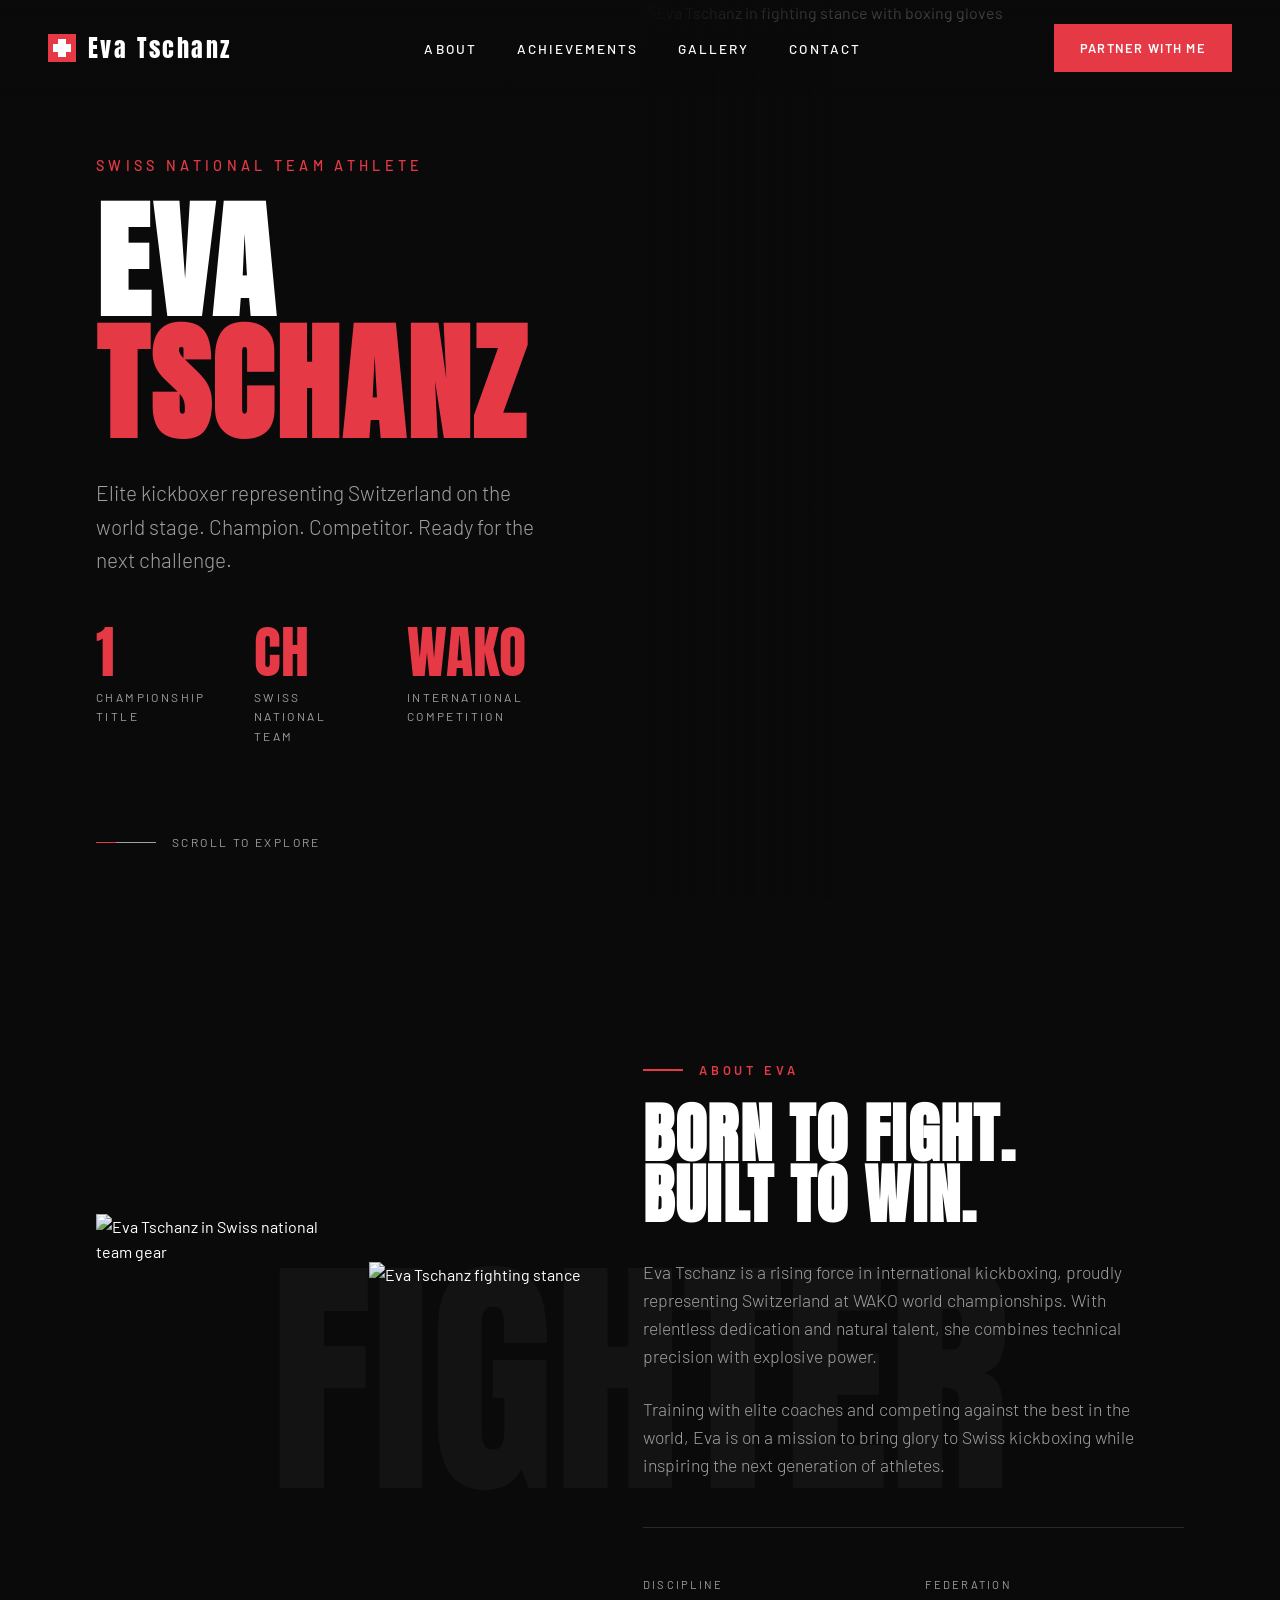
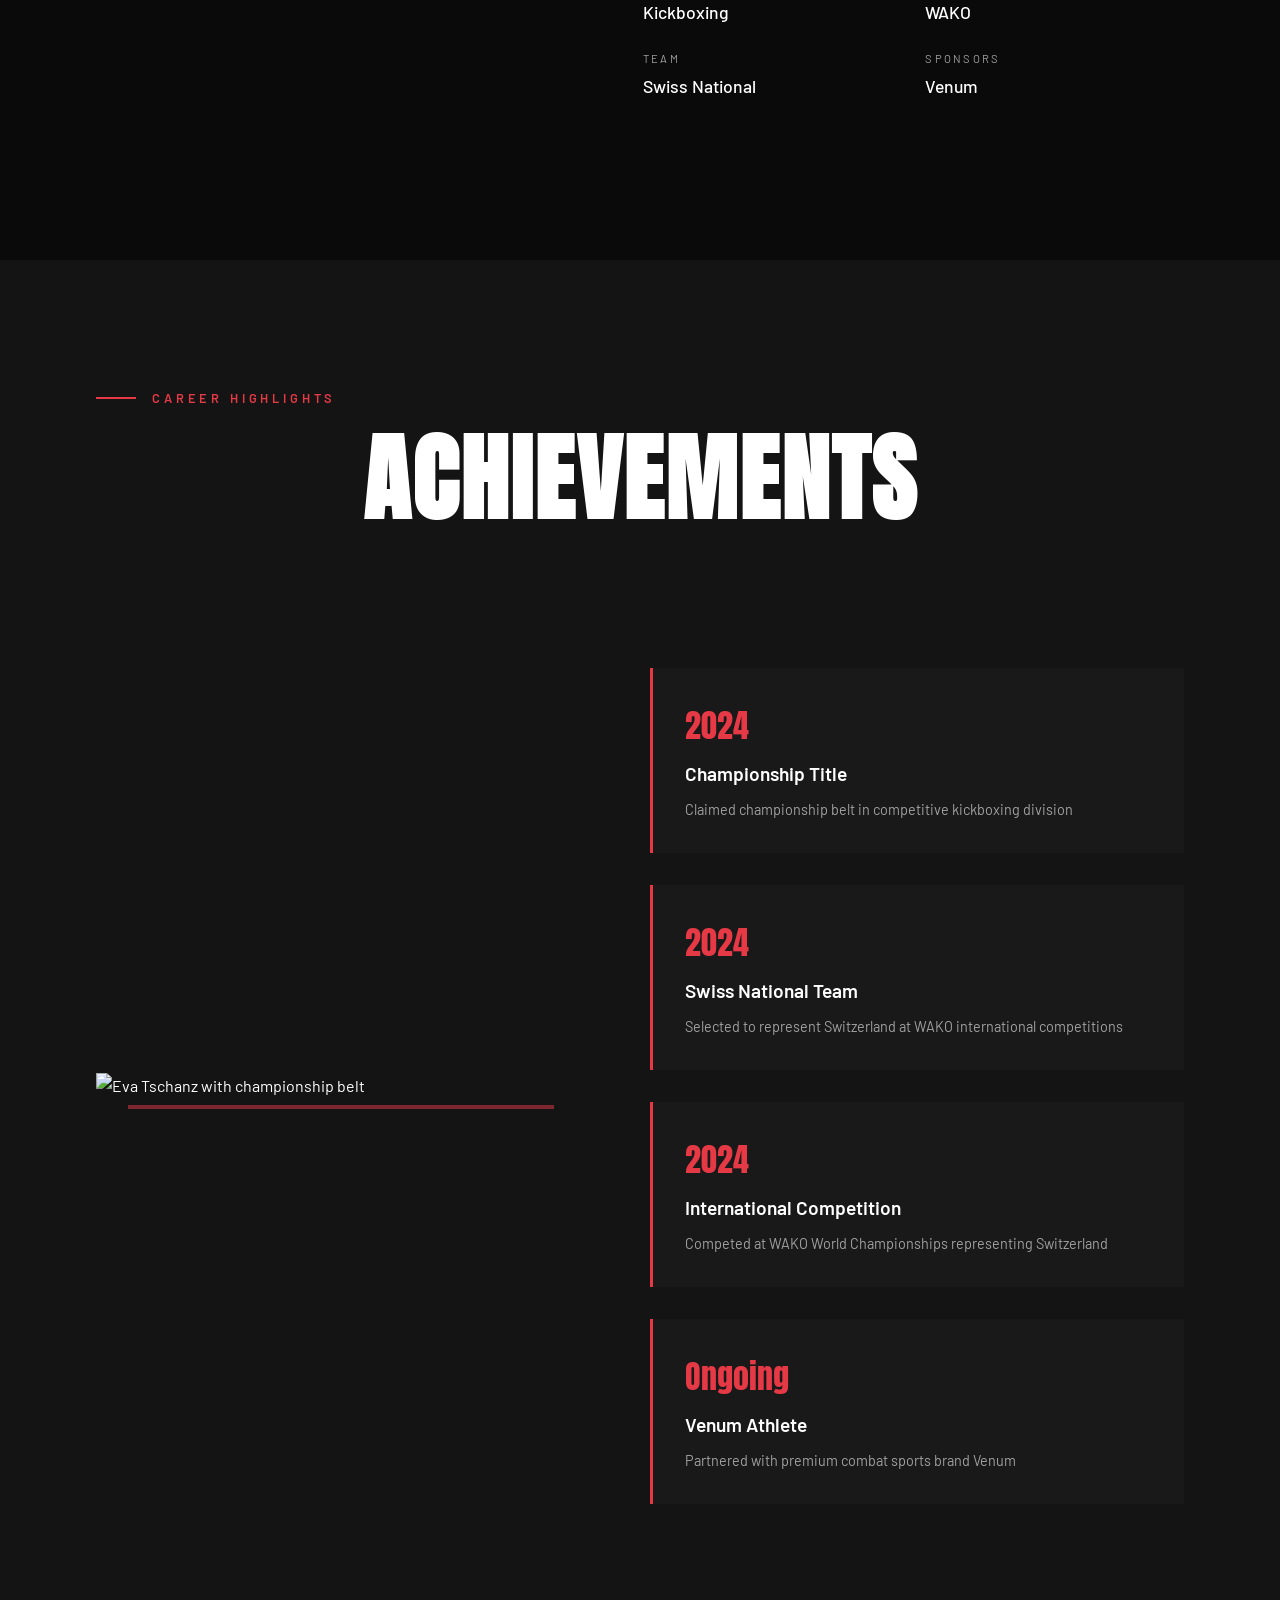
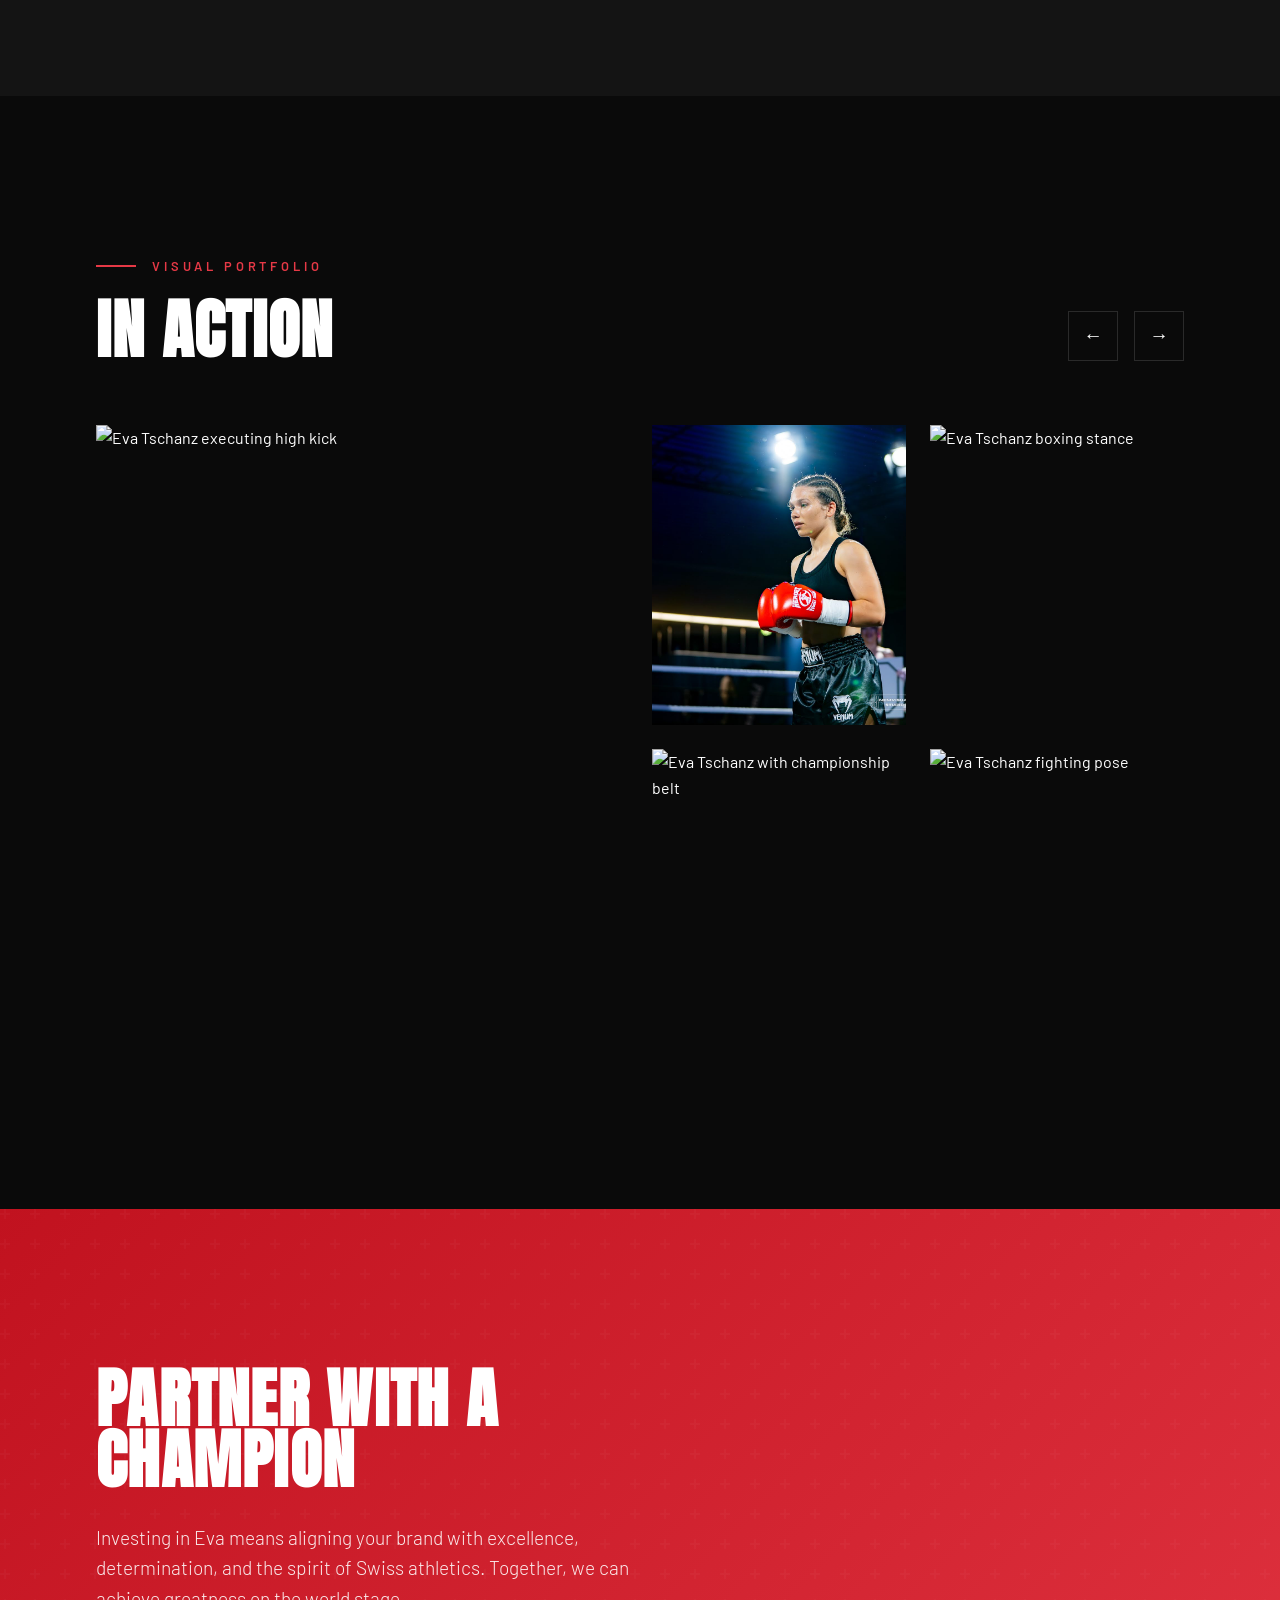
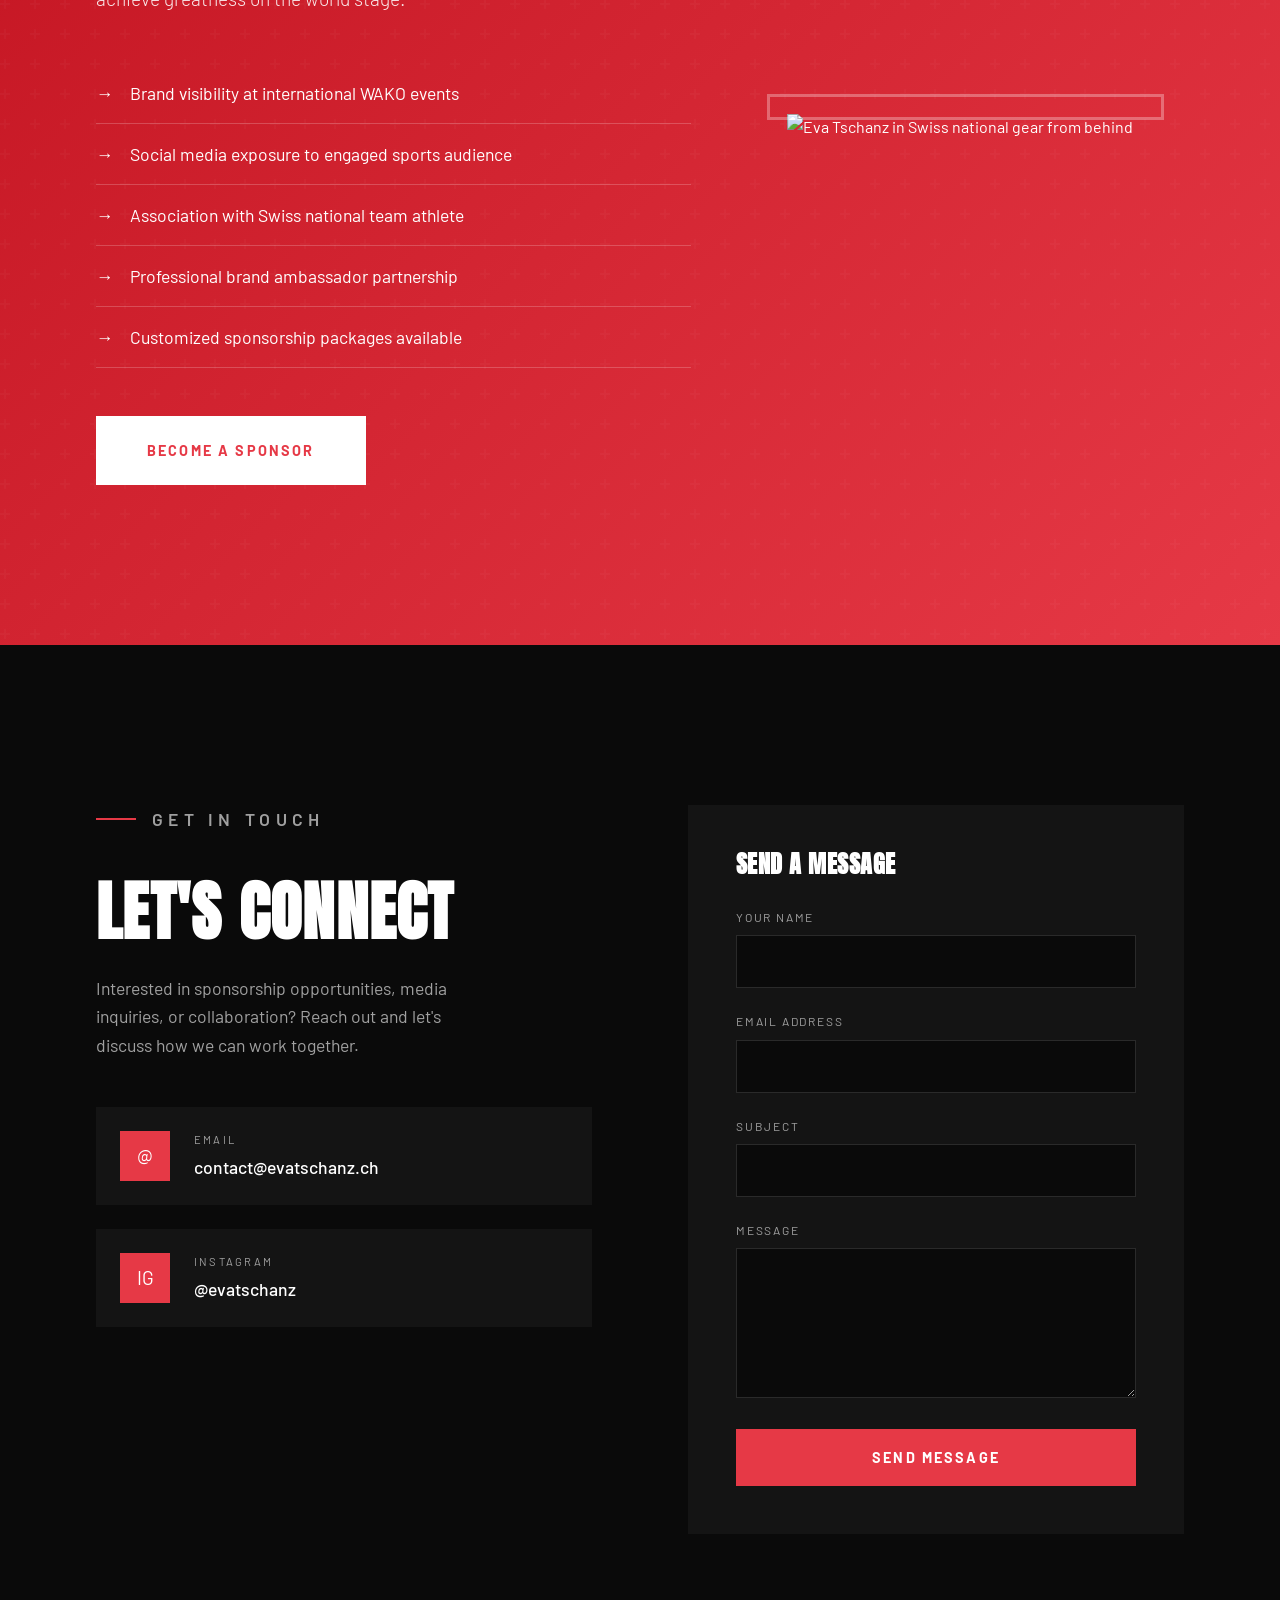
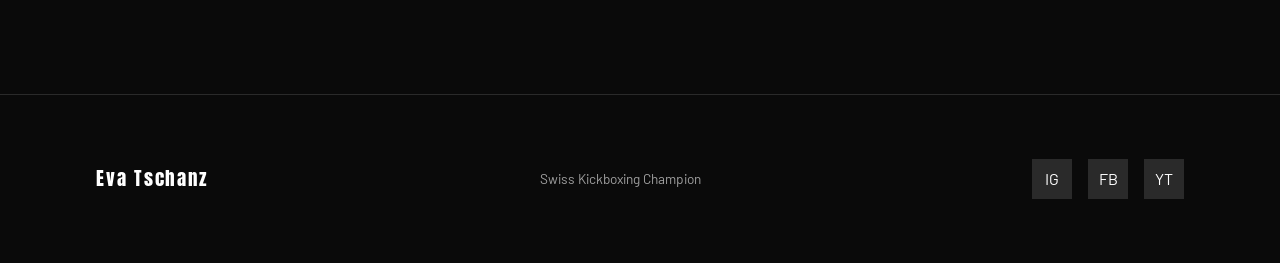
==== claude_take-1/index.html @ 92fa5424 "added a claude created site" ====
<!DOCTYPE html>
<html lang="en">
<head>
    <meta charset="UTF-8">
    <meta name="viewport" content="width=device-width, initial-scale=1.0">
    <title>Eva Tschanz | Swiss Kickboxing Champion</title>
    <link rel="preconnect" href="https://fonts.googleapis.com">
    <link rel="preconnect" href="https://fonts.gstatic.com" crossorigin>
    <link href="https://fonts.googleapis.com/css2?family=Anton&family=Barlow:wght@300;400;500;600&display=swap" rel="stylesheet">
    <style>
        :root {
            --black: #0a0a0a;
            --dark: #141414;
            --red: #e63946;
            --red-dark: #c1121f;
            --white: #ffffff;
            --gray: #a0a0a0;
            --gray-dark: #2a2a2a;
        }

        * {
            margin: 0;
            padding: 0;
            box-sizing: border-box;
        }

        html {
            scroll-behavior: smooth;
        }

        body {
            font-family: 'Barlow', sans-serif;
            background: var(--black);
            color: var(--white);
            overflow-x: hidden;
            line-height: 1.6;
        }

        /* Typography */
        h1, h2, h3 {
            font-family: 'Anton', sans-serif;
            text-transform: uppercase;
            letter-spacing: 0.02em;
            line-height: 0.95;
        }

        /* Navigation */
        nav {
            position: fixed;
            top: 0;
            left: 0;
            right: 0;
            z-index: 1000;
            padding: 1.5rem 3rem;
            display: flex;
            justify-content: space-between;
            align-items: center;
            background: linear-gradient(to bottom, rgba(10,10,10,0.95) 0%, transparent 100%);
            transition: background 0.3s ease;
        }

        nav.scrolled {
            background: rgba(10,10,10,0.98);
            backdrop-filter: blur(10px);
        }

        .logo {
            font-family: 'Anton', sans-serif;
            font-size: 1.5rem;
            letter-spacing: 0.1em;
            display: flex;
            align-items: center;
            gap: 0.75rem;
        }

        .logo .swiss-cross {
            width: 28px;
            height: 28px;
            background: var(--red);
            position: relative;
        }

        .logo .swiss-cross::before,
        .logo .swiss-cross::after {
            content: '';
            position: absolute;
            background: var(--white);
        }

        .logo .swiss-cross::before {
            width: 8px;
            height: 18px;
            top: 5px;
            left: 10px;
        }

        .logo .swiss-cross::after {
            width: 18px;
            height: 8px;
            top: 10px;
            left: 5px;
        }

        .nav-links {
            display: flex;
            gap: 2.5rem;
            list-style: none;
        }

        .nav-links a {
            color: var(--white);
            text-decoration: none;
            font-size: 0.85rem;
            font-weight: 500;
            letter-spacing: 0.15em;
            text-transform: uppercase;
            position: relative;
            padding: 0.25rem 0;
        }

        .nav-links a::after {
            content: '';
            position: absolute;
            bottom: 0;
            left: 0;
            width: 0;
            height: 2px;
            background: var(--red);
            transition: width 0.3s ease;
        }

        .nav-links a:hover::after {
            width: 100%;
        }

        .nav-cta {
            background: var(--red);
            color: var(--white);
            padding: 0.75rem 1.5rem;
            text-decoration: none;
            font-weight: 600;
            font-size: 0.8rem;
            letter-spacing: 0.1em;
            text-transform: uppercase;
            transition: all 0.3s ease;
            border: 2px solid var(--red);
        }

        .nav-cta:hover {
            background: transparent;
            color: var(--red);
        }

        /* Hero Section */
        .hero {
            min-height: 100vh;
            display: grid;
            grid-template-columns: 1fr 1fr;
            position: relative;
            overflow: hidden;
        }

        .hero-content {
            display: flex;
            flex-direction: column;
            justify-content: center;
            padding: 8rem 6rem;
            position: relative;
            z-index: 2;
        }

        .hero-subtitle {
            font-size: 0.9rem;
            font-weight: 500;
            letter-spacing: 0.3em;
            text-transform: uppercase;
            color: var(--red);
            margin-bottom: 1.5rem;
            opacity: 0;
            animation: slideUp 0.8s ease 0.3s forwards;
        }

        .hero-title {
            font-size: clamp(4rem, 10vw, 8rem);
            margin-bottom: 2rem;
            opacity: 0;
            animation: slideUp 0.8s ease 0.5s forwards;
        }

        .hero-title span {
            display: block;
            color: var(--red);
        }

        .hero-tagline {
            font-size: 1.3rem;
            font-weight: 300;
            color: var(--gray);
            max-width: 450px;
            margin-bottom: 3rem;
            opacity: 0;
            animation: slideUp 0.8s ease 0.7s forwards;
        }

        .hero-stats {
            display: flex;
            gap: 3rem;
            opacity: 0;
            animation: slideUp 0.8s ease 0.9s forwards;
        }

        .stat {
            text-align: left;
        }

        .stat-number {
            font-family: 'Anton', sans-serif;
            font-size: 3.5rem;
            color: var(--red);
            line-height: 1;
        }

        .stat-label {
            font-size: 0.75rem;
            letter-spacing: 0.2em;
            text-transform: uppercase;
            color: var(--gray);
            margin-top: 0.5rem;
        }

        .hero-image {
            position: relative;
            display: flex;
            align-items: center;
            justify-content: center;
            overflow: hidden;
        }

        .hero-image img {
            height: 100%;
            width: 100%;
            object-fit: cover;
            object-position: top center;
            opacity: 0;
            animation: fadeIn 1.2s ease 0.2s forwards;
        }

        .hero-image::before {
            content: '';
            position: absolute;
            top: 0;
            left: 0;
            right: 0;
            bottom: 0;
            background: linear-gradient(to right, var(--black) 0%, transparent 30%);
            z-index: 1;
        }

        .hero-scroll {
            position: absolute;
            bottom: 3rem;
            left: 6rem;
            display: flex;
            align-items: center;
            gap: 1rem;
            font-size: 0.75rem;
            letter-spacing: 0.2em;
            text-transform: uppercase;
            color: var(--gray);
            opacity: 0;
            animation: slideUp 0.8s ease 1.2s forwards;
        }

        .scroll-line {
            width: 60px;
            height: 1px;
            background: var(--gray);
            position: relative;
            overflow: hidden;
        }

        .scroll-line::after {
            content: '';
            position: absolute;
            width: 20px;
            height: 100%;
            background: var(--red);
            animation: scrollPulse 2s ease infinite;
        }

        @keyframes scrollPulse {
            0%, 100% { left: -20px; }
            50% { left: 60px; }
        }

        /* About Section */
        .about {
            padding: 10rem 6rem;
            display: grid;
            grid-template-columns: 1fr 1.2fr;
            gap: 6rem;
            align-items: center;
            position: relative;
        }

        .about::before {
            content: 'FIGHTER';
            position: absolute;
            font-family: 'Anton', sans-serif;
            font-size: 20vw;
            color: var(--gray-dark);
            opacity: 0.3;
            top: 50%;
            left: 50%;
            transform: translate(-50%, -50%);
            pointer-events: none;
            white-space: nowrap;
        }

        .about-images {
            display: grid;
            grid-template-columns: 1fr 1fr;
            gap: 1.5rem;
            position: relative;
            z-index: 1;
        }

        .about-images img {
            width: 100%;
            aspect-ratio: 3/4;
            object-fit: cover;
            filter: grayscale(30%);
            transition: all 0.5s ease;
        }

        .about-images img:hover {
            filter: grayscale(0%);
            transform: scale(1.02);
        }

        .about-images img:nth-child(2) {
            margin-top: 3rem;
        }

        .about-content {
            position: relative;
            z-index: 1;
        }

        .section-label {
            font-size: 0.8rem;
            font-weight: 600;
            letter-spacing: 0.3em;
            text-transform: uppercase;
            color: var(--red);
            margin-bottom: 1.5rem;
            display: flex;
            align-items: center;
            gap: 1rem;
        }

        .section-label::before {
            content: '';
            width: 40px;
            height: 2px;
            background: var(--red);
        }

        .about-title {
            font-size: clamp(2.5rem, 5vw, 4rem);
            margin-bottom: 2rem;
        }

        .about-text {
            font-size: 1.1rem;
            font-weight: 300;
            color: var(--gray);
            margin-bottom: 1.5rem;
            max-width: 500px;
        }

        .about-details {
            display: grid;
            grid-template-columns: repeat(2, 1fr);
            gap: 1.5rem;
            margin-top: 3rem;
            padding-top: 3rem;
            border-top: 1px solid var(--gray-dark);
        }

        .detail-item {
            display: flex;
            flex-direction: column;
            gap: 0.25rem;
        }

        .detail-label {
            font-size: 0.7rem;
            letter-spacing: 0.2em;
            text-transform: uppercase;
            color: var(--gray);
        }

        .detail-value {
            font-size: 1.1rem;
            font-weight: 500;
        }

        /* Achievements Section */
        .achievements {
            padding: 8rem 0;
            background: var(--dark);
            position: relative;
            overflow: hidden;
        }

        .achievements-header {
            text-align: center;
            padding: 0 6rem;
            margin-bottom: 5rem;
        }

        .achievements-title {
            font-size: clamp(3rem, 8vw, 6rem);
        }

        .belt-showcase {
            display: flex;
            align-items: center;
            justify-content: center;
            gap: 4rem;
            padding: 4rem 6rem;
            position: relative;
        }

        .belt-image {
            flex: 0 0 45%;
            position: relative;
        }

        .belt-image img {
            width: 100%;
            aspect-ratio: 4/5;
            object-fit: cover;
        }

        .belt-image::after {
            content: '';
            position: absolute;
            inset: 2rem;
            border: 2px solid var(--red);
            pointer-events: none;
            opacity: 0.5;
        }

        .achievements-list {
            flex: 1;
            display: flex;
            flex-direction: column;
            gap: 2rem;
        }

        .achievement-item {
            padding: 2rem;
            background: rgba(255,255,255,0.02);
            border-left: 3px solid var(--red);
            transition: all 0.3s ease;
        }

        .achievement-item:hover {
            background: rgba(255,255,255,0.05);
            transform: translateX(10px);
        }

        .achievement-year {
            font-family: 'Anton', sans-serif;
            font-size: 2rem;
            color: var(--red);
            margin-bottom: 0.5rem;
        }

        .achievement-title {
            font-size: 1.2rem;
            font-weight: 600;
            margin-bottom: 0.5rem;
        }

        .achievement-desc {
            font-size: 0.9rem;
            color: var(--gray);
        }

        /* Gallery Section */
        .gallery {
            padding: 10rem 6rem;
            position: relative;
        }

        .gallery-header {
            display: flex;
            justify-content: space-between;
            align-items: flex-end;
            margin-bottom: 4rem;
        }

        .gallery-title {
            font-size: clamp(2.5rem, 5vw, 4rem);
        }

        .gallery-nav {
            display: flex;
            gap: 1rem;
        }

        .gallery-nav button {
            width: 50px;
            height: 50px;
            background: transparent;
            border: 1px solid var(--gray-dark);
            color: var(--white);
            cursor: pointer;
            font-size: 1.2rem;
            transition: all 0.3s ease;
        }

        .gallery-nav button:hover {
            background: var(--red);
            border-color: var(--red);
        }

        .gallery-grid {
            display: grid;
            grid-template-columns: repeat(4, 1fr);
            grid-template-rows: repeat(2, 300px);
            gap: 1.5rem;
        }

        .gallery-item {
            position: relative;
            overflow: hidden;
            cursor: pointer;
        }

        .gallery-item:nth-child(1) {
            grid-column: span 2;
            grid-row: span 2;
        }

        .gallery-item img {
            width: 100%;
            height: 100%;
            object-fit: cover;
            transition: transform 0.6s ease;
        }

        .gallery-item:hover img {
            transform: scale(1.1);
        }

        .gallery-item::after {
            content: '';
            position: absolute;
            inset: 0;
            background: linear-gradient(to top, rgba(0,0,0,0.7) 0%, transparent 50%);
            opacity: 0;
            transition: opacity 0.3s ease;
        }

        .gallery-item:hover::after {
            opacity: 1;
        }

        /* Sponsorship Section */
        .sponsorship {
            padding: 10rem 6rem;
            background: linear-gradient(135deg, var(--red-dark) 0%, var(--red) 100%);
            position: relative;
            overflow: hidden;
        }

        .sponsorship::before {
            content: '';
            position: absolute;
            top: 0;
            left: 0;
            right: 0;
            bottom: 0;
            background: url("data:image/svg+xml,%3Csvg width='60' height='60' viewBox='0 0 60 60' xmlns='http://www.w3.org/2000/svg'%3E%3Cg fill='none' fill-rule='evenodd'%3E%3Cg fill='%23ffffff' fill-opacity='0.05'%3E%3Cpath d='M36 34v-4h-2v4h-4v2h4v4h2v-4h4v-2h-4zm0-30V0h-2v4h-4v2h4v4h2V6h4V4h-4zM6 34v-4H4v4H0v2h4v4h2v-4h4v-2H6zM6 4V0H4v4H0v2h4v4h2V6h4V4H6z'/%3E%3C/g%3E%3C/g%3E%3C/svg%3E");
            opacity: 0.5;
        }

        .sponsorship-content {
            display: grid;
            grid-template-columns: 1.5fr 1fr;
            gap: 6rem;
            align-items: center;
            position: relative;
            z-index: 1;
        }

        .sponsorship-text h2 {
            font-size: clamp(2.5rem, 5vw, 4.5rem);
            margin-bottom: 2rem;
        }

        .sponsorship-text p {
            font-size: 1.2rem;
            font-weight: 300;
            margin-bottom: 1.5rem;
            opacity: 0.9;
        }

        .sponsor-benefits {
            list-style: none;
            margin: 3rem 0;
        }

        .sponsor-benefits li {
            padding: 1rem 0;
            border-bottom: 1px solid rgba(255,255,255,0.2);
            display: flex;
            align-items: center;
            gap: 1rem;
            font-size: 1.1rem;
        }

        .sponsor-benefits li::before {
            content: '→';
            font-weight: bold;
        }

        .cta-button {
            display: inline-block;
            background: var(--white);
            color: var(--red);
            padding: 1.25rem 3rem;
            text-decoration: none;
            font-weight: 700;
            font-size: 0.9rem;
            letter-spacing: 0.15em;
            text-transform: uppercase;
            transition: all 0.3s ease;
            border: 3px solid var(--white);
        }

        .cta-button:hover {
            background: transparent;
            color: var(--white);
        }

        .sponsorship-image {
            position: relative;
        }

        .sponsorship-image img {
            width: 100%;
            aspect-ratio: 3/4;
            object-fit: cover;
        }

        .sponsorship-image::before {
            content: '';
            position: absolute;
            top: -20px;
            left: -20px;
            right: 20px;
            bottom: 20px;
            border: 3px solid var(--white);
            opacity: 0.3;
        }

        /* Contact Section */
        .contact {
            padding: 10rem 6rem;
            display: grid;
            grid-template-columns: 1fr 1fr;
            gap: 6rem;
        }

        .contact-info h2 {
            font-size: clamp(2.5rem, 5vw, 4rem);
            margin-bottom: 2rem;
        }

        .contact-info p {
            font-size: 1.1rem;
            color: var(--gray);
            margin-bottom: 3rem;
            max-width: 400px;
        }

        .contact-links {
            display: flex;
            flex-direction: column;
            gap: 1.5rem;
        }

        .contact-link {
            display: flex;
            align-items: center;
            gap: 1.5rem;
            padding: 1.5rem;
            background: var(--dark);
            text-decoration: none;
            color: var(--white);
            transition: all 0.3s ease;
        }

        .contact-link:hover {
            background: var(--gray-dark);
            transform: translateX(10px);
        }

        .contact-link-icon {
            width: 50px;
            height: 50px;
            background: var(--red);
            display: flex;
            align-items: center;
            justify-content: center;
            font-size: 1.2rem;
        }

        .contact-link-text {
            flex: 1;
        }

        .contact-link-label {
            font-size: 0.7rem;
            letter-spacing: 0.2em;
            text-transform: uppercase;
            color: var(--gray);
            margin-bottom: 0.25rem;
        }

        .contact-link-value {
            font-size: 1.1rem;
            font-weight: 500;
        }

        .contact-form {
            background: var(--dark);
            padding: 3rem;
        }

        .contact-form h3 {
            font-size: 1.5rem;
            margin-bottom: 2rem;
        }

        .form-group {
            margin-bottom: 1.5rem;
        }

        .form-group label {
            display: block;
            font-size: 0.75rem;
            letter-spacing: 0.15em;
            text-transform: uppercase;
            color: var(--gray);
            margin-bottom: 0.5rem;
        }

        .form-group input,
        .form-group textarea {
            width: 100%;
            padding: 1rem;
            background: var(--black);
            border: 1px solid var(--gray-dark);
            color: var(--white);
            font-family: inherit;
            font-size: 1rem;
            transition: border-color 0.3s ease;
        }

        .form-group input:focus,
        .form-group textarea:focus {
            outline: none;
            border-color: var(--red);
        }

        .form-group textarea {
            min-height: 150px;
            resize: vertical;
        }

        .form-submit {
            width: 100%;
            padding: 1.25rem;
            background: var(--red);
            border: none;
            color: var(--white);
            font-family: inherit;
            font-weight: 700;
            font-size: 0.9rem;
            letter-spacing: 0.15em;
            text-transform: uppercase;
            cursor: pointer;
            transition: background 0.3s ease;
        }

        .form-submit:hover {
            background: var(--red-dark);
        }

        /* Footer */
        footer {
            padding: 4rem 6rem;
            border-top: 1px solid var(--gray-dark);
            display: flex;
            justify-content: space-between;
            align-items: center;
        }

        .footer-logo {
            font-family: 'Anton', sans-serif;
            font-size: 1.2rem;
            letter-spacing: 0.1em;
        }

        .footer-text {
            font-size: 0.85rem;
            color: var(--gray);
        }

        .footer-social {
            display: flex;
            gap: 1rem;
        }

        .footer-social a {
            width: 40px;
            height: 40px;
            background: var(--gray-dark);
            display: flex;
            align-items: center;
            justify-content: center;
            color: var(--white);
            text-decoration: none;
            transition: background 0.3s ease;
        }

        .footer-social a:hover {
            background: var(--red);
        }

        /* Animations */
        @keyframes slideUp {
            from {
                opacity: 0;
                transform: translateY(30px);
            }
            to {
                opacity: 1;
                transform: translateY(0);
            }
        }

        @keyframes fadeIn {
            from { opacity: 0; }
            to { opacity: 1; }
        }

        .reveal {
            opacity: 0;
            transform: translateY(40px);
            transition: all 0.8s ease;
        }

        .reveal.active {
            opacity: 1;
            transform: translateY(0);
        }

        /* Print Styles */
        @media print {
            @page {
                size: A4 portrait;
                margin: 15mm;
            }

            * {
                -webkit-print-color-adjust: exact !important;
                print-color-adjust: exact !important;
                color-adjust: exact !important;
            }

            body {
                background: white !important;
                color: #1a1a1a !important;
                font-size: 11pt;
                line-height: 1.4;
            }

            nav, .hero-scroll, .gallery, .gallery-nav, .contact-form, footer, .nav-cta {
                display: none !important;
            }

            .hero {
                display: block !important;
                min-height: auto !important;
                page-break-after: always;
                padding: 0;
                background: white !important;
            }

            .hero-content {
                padding: 0 !important;
                text-align: center;
            }

            .hero-subtitle {
                color: #e63946 !important;
                animation: none !important;
                opacity: 1 !important;
                font-size: 10pt;
            }

            .hero-title {
                font-size: 48pt !important;
                color: #1a1a1a !important;
                animation: none !important;
                opacity: 1 !important;
                margin-bottom: 1rem;
            }

            .hero-title span {
                color: #e63946 !important;
            }

            .hero-tagline {
                color: #666 !important;
                animation: none !important;
                opacity: 1 !important;
                max-width: none;
                font-size: 12pt;
            }

            .hero-stats {
                justify-content: center;
                animation: none !important;
                opacity: 1 !important;
                margin-top: 2rem;
            }

            .stat-number {
                color: #e63946 !important;
                font-size: 28pt;
            }

            .stat-label {
                color: #666 !important;
            }

            .hero-image {
                display: block !important;
                margin: 2rem auto;
                max-width: 60%;
            }

            .hero-image::before {
                display: none !important;
            }

            .hero-image img {
                animation: none !important;
                opacity: 1 !important;
                aspect-ratio: 3/4;
                object-fit: cover;
            }

            .about {
                display: block !important;
                padding: 0 !important;
                page-break-after: always;
            }

            .about::before {
                display: none !important;
            }

            .about-images {
                display: flex;
                gap: 1rem;
                margin-bottom: 2rem;
            }

            .about-images img {
                width: 48%;
                aspect-ratio: 1;
                filter: none !important;
            }

            .about-images img:nth-child(2) {
                margin-top: 0 !important;
            }

            .section-label {
                color: #e63946 !important;
            }

            .section-label::before {
                background: #e63946 !important;
            }

            .about-title {
                font-size: 28pt !important;
                color: #1a1a1a !important;
            }

            .about-text {
                color: #444 !important;
                max-width: none;
            }

            .about-details {
                border-top: 1px solid #ddd !important;
            }

            .detail-label {
                color: #888 !important;
            }

            .detail-value {
                color: #1a1a1a !important;
            }

            .achievements {
                background: white !important;
                padding: 0 !important;
                page-break-after: always;
            }

            .achievements-header {
                padding: 0 !important;
                margin-bottom: 2rem !important;
            }

            .achievements-title {
                font-size: 28pt !important;
                color: #1a1a1a !important;
            }

            .belt-showcase {
                display: block !important;
                padding: 0 !important;
            }

            .belt-image {
                display: none !important;
            }

            .achievements-list {
                gap: 1rem !important;
            }

            .achievement-item {
                background: #f5f5f5 !important;
                border-left: 3px solid #e63946 !important;
                padding: 1rem !important;
                page-break-inside: avoid;
            }

            .achievement-year {
                color: #e63946 !important;
                font-size: 16pt;
            }

            .achievement-title {
                color: #1a1a1a !important;
            }

            .achievement-desc {
                color: #666 !important;
            }

            .sponsorship {
                background: #e63946 !important;
                padding: 2rem !important;
                page-break-after: always;
            }

            .sponsorship::before {
                display: none !important;
            }

            .sponsorship-content {
                display: block !important;
            }

            .sponsorship-text h2 {
                font-size: 24pt !important;
                color: white !important;
            }

            .sponsorship-text p {
                color: rgba(255,255,255,0.9) !important;
            }

            .sponsor-benefits li {
                color: white !important;
                border-bottom: 1px solid rgba(255,255,255,0.3) !important;
            }

            .sponsorship-image {
                display: none !important;
            }

            .cta-button {
                display: none !important;
            }

            .contact {
                display: block !important;
                padding: 0 !important;
            }

            .contact-info h2 {
                font-size: 24pt !important;
                color: #1a1a1a !important;
            }

            .contact-info p {
                color: #666 !important;
                max-width: none;
            }

            .contact-links {
                flex-direction: row;
                flex-wrap: wrap;
                gap: 1rem;
            }

            .contact-link {
                background: #f5f5f5 !important;
                flex: 1;
                min-width: 200px;
            }

            .contact-link-icon {
                background: #e63946 !important;
            }

            .contact-link-label {
                color: #888 !important;
            }

            .contact-link-value {
                color: #1a1a1a !important;
            }

            .reveal {
                opacity: 1 !important;
                transform: none !important;
            }
        }

        /* Mobile Menu */
        .menu-toggle {
            display: none;
            flex-direction: column;
            gap: 6px;
            cursor: pointer;
            padding: 10px;
            z-index: 1001;
        }

        .menu-toggle span {
            width: 25px;
            height: 2px;
            background: var(--white);
            transition: all 0.3s ease;
        }

        /* Responsive */
        @media (max-width: 1024px) {
            .hero {
                grid-template-columns: 1fr;
            }

            .hero-content {
                padding: 8rem 3rem;
            }

            .hero-image {
                position: absolute;
                inset: 0;
                z-index: 0;
            }

            .hero-image::before {
                background: linear-gradient(to right, var(--black) 0%, rgba(10,10,10,0.7) 100%);
            }

            .about {
                grid-template-columns: 1fr;
                padding: 6rem 3rem;
            }

            .belt-showcase {
                flex-direction: column;
                padding: 2rem 3rem;
            }

            .belt-image {
                flex: none;
                width: 100%;
                max-width: 400px;
            }

            .gallery {
                padding: 6rem 3rem;
            }

            .gallery-grid {
                grid-template-columns: repeat(2, 1fr);
                grid-template-rows: auto;
            }

            .gallery-item:nth-child(1) {
                grid-column: span 2;
            }

            .sponsorship {
                padding: 6rem 3rem;
            }

            .sponsorship-content {
                grid-template-columns: 1fr;
            }

            .sponsorship-image {
                order: -1;
                max-width: 400px;
            }

            .contact {
                grid-template-columns: 1fr;
                padding: 6rem 3rem;
            }
        }

        @media (max-width: 768px) {
            nav {
                padding: 1rem 1.5rem;
            }

            .nav-links, .nav-cta {
                display: none;
            }

            .menu-toggle {
                display: flex;
            }

            .hero-content {
                padding: 7rem 1.5rem 4rem;
            }

            .hero-stats {
                flex-wrap: wrap;
                gap: 2rem;
            }

            .hero-scroll {
                left: 1.5rem;
            }

            .about {
                padding: 4rem 1.5rem;
                gap: 3rem;
            }

            .about-images {
                grid-template-columns: 1fr;
            }

            .about-images img:nth-child(2) {
                margin-top: 0;
            }

            .achievements-header {
                padding: 0 1.5rem;
            }

            .belt-showcase {
                padding: 2rem 1.5rem;
            }

            .gallery {
                padding: 4rem 1.5rem;
            }

            .gallery-header {
                flex-direction: column;
                align-items: flex-start;
                gap: 1.5rem;
            }

            .gallery-grid {
                grid-template-columns: 1fr;
            }

            .gallery-item:nth-child(1) {
                grid-column: span 1;
                grid-row: span 1;
            }

            .sponsorship {
                padding: 4rem 1.5rem;
            }

            .contact {
                padding: 4rem 1.5rem;
                gap: 3rem;
            }

            .contact-form {
                padding: 2rem 1.5rem;
            }

            footer {
                padding: 2rem 1.5rem;
                flex-direction: column;
                gap: 1.5rem;
                text-align: center;
            }
        }
    </style>
</head>
<body>
    <!-- Navigation -->
    <nav id="navbar">
        <div class="logo">
            <div class="swiss-cross"></div>
            <span>Eva Tschanz</span>
        </div>
        <ul class="nav-links">
            <li><a href="#about">About</a></li>
            <li><a href="#achievements">Achievements</a></li>
            <li><a href="#gallery">Gallery</a></li>
            <li><a href="#contact">Contact</a></li>
        </ul>
        <a href="#sponsorship" class="nav-cta">Partner With Me</a>
        <div class="menu-toggle">
            <span></span>
            <span></span>
            <span></span>
        </div>
    </nav>

    <!-- Hero Section -->
    <section class="hero">
        <div class="hero-content">
            <p class="hero-subtitle">Swiss National Team Athlete</p>
            <h1 class="hero-title">
                Eva<span>Tschanz</span>
            </h1>
            <p class="hero-tagline">Elite kickboxer representing Switzerland on the world stage. Champion. Competitor. Ready for the next challenge.</p>
            <div class="hero-stats">
                <div class="stat">
                    <div class="stat-number">1</div>
                    <div class="stat-label">Championship Title</div>
                </div>
                <div class="stat">
                    <div class="stat-number">CH</div>
                    <div class="stat-label">Swiss National Team</div>
                </div>
                <div class="stat">
                    <div class="stat-number">WAKO</div>
                    <div class="stat-label">International Competition</div>
                </div>
            </div>
        </div>
        <div class="hero-image">
            <img src="../images/eva809.jpg" alt="Eva Tschanz in fighting stance with boxing gloves">
        </div>
        <div class="hero-scroll">
            <div class="scroll-line"></div>
            <span>Scroll to explore</span>
        </div>
    </section>

    <!-- About Section -->
    <section class="about" id="about">
        <div class="about-images reveal">
            <img src="../images/eva922.jpg" alt="Eva Tschanz in Swiss national team gear">
            <img src="../images/eva935.jpg" alt="Eva Tschanz fighting stance">
        </div>
        <div class="about-content reveal">
            <p class="section-label">About Eva</p>
            <h2 class="about-title">Born to Fight.<br>Built to Win.</h2>
            <p class="about-text">Eva Tschanz is a rising force in international kickboxing, proudly representing Switzerland at WAKO world championships. With relentless dedication and natural talent, she combines technical precision with explosive power.</p>
            <p class="about-text">Training with elite coaches and competing against the best in the world, Eva is on a mission to bring glory to Swiss kickboxing while inspiring the next generation of athletes.</p>
            <div class="about-details">
                <div class="detail-item">
                    <span class="detail-label">Discipline</span>
                    <span class="detail-value">Kickboxing</span>
                </div>
                <div class="detail-item">
                    <span class="detail-label">Federation</span>
                    <span class="detail-value">WAKO</span>
                </div>
                <div class="detail-item">
                    <span class="detail-label">Team</span>
                    <span class="detail-value">Swiss National</span>
                </div>
                <div class="detail-item">
                    <span class="detail-label">Sponsors</span>
                    <span class="detail-value">Venum</span>
                </div>
            </div>
        </div>
    </section>

    <!-- Achievements Section -->
    <section class="achievements" id="achievements">
        <div class="achievements-header reveal">
            <p class="section-label">Career Highlights</p>
            <h2 class="achievements-title">Achievements</h2>
        </div>
        <div class="belt-showcase">
            <div class="belt-image reveal">
                <img src="../images/eva850.jpg" alt="Eva Tschanz with championship belt">
            </div>
            <div class="achievements-list reveal">
                <div class="achievement-item">
                    <div class="achievement-year">2024</div>
                    <div class="achievement-title">Championship Title</div>
                    <div class="achievement-desc">Claimed championship belt in competitive kickboxing division</div>
                </div>
                <div class="achievement-item">
                    <div class="achievement-year">2024</div>
                    <div class="achievement-title">Swiss National Team</div>
                    <div class="achievement-desc">Selected to represent Switzerland at WAKO international competitions</div>
                </div>
                <div class="achievement-item">
                    <div class="achievement-year">2024</div>
                    <div class="achievement-title">International Competition</div>
                    <div class="achievement-desc">Competed at WAKO World Championships representing Switzerland</div>
                </div>
                <div class="achievement-item">
                    <div class="achievement-year">Ongoing</div>
                    <div class="achievement-title">Venum Athlete</div>
                    <div class="achievement-desc">Partnered with premium combat sports brand Venum</div>
                </div>
            </div>
        </div>
    </section>

    <!-- Gallery Section -->
    <section class="gallery" id="gallery">
        <div class="gallery-header reveal">
            <div>
                <p class="section-label">Visual Portfolio</p>
                <h2 class="gallery-title">In Action</h2>
            </div>
            <div class="gallery-nav">
                <button>&larr;</button>
                <button>&rarr;</button>
            </div>
        </div>
        <div class="gallery-grid reveal">
            <div class="gallery-item">
                <img src="../images/eva951.jpg" alt="Eva Tschanz executing high kick">
            </div>
            <div class="gallery-item">
                <img src="../images/IMG_2298.JPG" alt="Eva Tschanz in the ring">
            </div>
            <div class="gallery-item">
                <img src="../images/eva812.jpg" alt="Eva Tschanz boxing stance">
            </div>
            <div class="gallery-item">
                <img src="../images/eva861.jpg" alt="Eva Tschanz with championship belt">
            </div>
            <div class="gallery-item">
                <img src="../images/Eva691.jpg" alt="Eva Tschanz fighting pose">
            </div>
        </div>
    </section>

    <!-- Sponsorship Section -->
    <section class="sponsorship" id="sponsorship">
        <div class="sponsorship-content">
            <div class="sponsorship-text reveal">
                <h2>Partner With a Champion</h2>
                <p>Investing in Eva means aligning your brand with excellence, determination, and the spirit of Swiss athletics. Together, we can achieve greatness on the world stage.</p>
                <ul class="sponsor-benefits">
                    <li>Brand visibility at international WAKO events</li>
                    <li>Social media exposure to engaged sports audience</li>
                    <li>Association with Swiss national team athlete</li>
                    <li>Professional brand ambassador partnership</li>
                    <li>Customized sponsorship packages available</li>
                </ul>
                <a href="#contact" class="cta-button">Become a Sponsor</a>
            </div>
            <div class="sponsorship-image reveal">
                <img src="../images/eva961.jpg" alt="Eva Tschanz in Swiss national gear from behind">
            </div>
        </div>
    </section>

    <!-- Contact Section -->
    <section class="contact" id="contact">
        <div class="contact-info reveal">
            <p class="section-label">Get in Touch</p>
            <h2>Let's Connect</h2>
            <p>Interested in sponsorship opportunities, media inquiries, or collaboration? Reach out and let's discuss how we can work together.</p>
            <div class="contact-links">
                <a href="mailto:contact@evatschanz.ch" class="contact-link">
                    <div class="contact-link-icon">@</div>
                    <div class="contact-link-text">
                        <div class="contact-link-label">Email</div>
                        <div class="contact-link-value">contact@evatschanz.ch</div>
                    </div>
                </a>
                <a href="https://instagram.com/evatschanz" class="contact-link" target="_blank">
                    <div class="contact-link-icon">IG</div>
                    <div class="contact-link-text">
                        <div class="contact-link-label">Instagram</div>
                        <div class="contact-link-value">@evatschanz</div>
                    </div>
                </a>
            </div>
        </div>
        <div class="contact-form reveal">
            <h3>Send a Message</h3>
            <form>
                <div class="form-group">
                    <label for="name">Your Name</label>
                    <input type="text" id="name" name="name" required>
                </div>
                <div class="form-group">
                    <label for="email">Email Address</label>
                    <input type="email" id="email" name="email" required>
                </div>
                <div class="form-group">
                    <label for="subject">Subject</label>
                    <input type="text" id="subject" name="subject" required>
                </div>
                <div class="form-group">
                    <label for="message">Message</label>
                    <textarea id="message" name="message" required></textarea>
                </div>
                <button type="submit" class="form-submit">Send Message</button>
            </form>
        </div>
    </section>

    <!-- Footer -->
    <footer>
        <div class="footer-logo">Eva Tschanz</div>
        <div class="footer-text">Swiss Kickboxing Champion</div>
        <div class="footer-social">
            <a href="https://instagram.com/evatschanz" target="_blank" aria-label="Instagram">IG</a>
            <a href="https://facebook.com/evatschanz" target="_blank" aria-label="Facebook">FB</a>
            <a href="https://youtube.com/@evatschanz" target="_blank" aria-label="YouTube">YT</a>
        </div>
    </footer>

    <script>
        // Navbar scroll effect
        const navbar = document.getElementById('navbar');
        window.addEventListener('scroll', () => {
            if (window.scrollY > 100) {
                navbar.classList.add('scrolled');
            } else {
                navbar.classList.remove('scrolled');
            }
        });

        // Reveal on scroll
        const reveals = document.querySelectorAll('.reveal');

        const revealOnScroll = () => {
            reveals.forEach(element => {
                const elementTop = element.getBoundingClientRect().top;
                const windowHeight = window.innerHeight;

                if (elementTop < windowHeight - 100) {
                    element.classList.add('active');
                }
            });
        };

        window.addEventListener('scroll', revealOnScroll);
        revealOnScroll(); // Initial check

        // Smooth scroll for anchor links
        document.querySelectorAll('a[href^="#"]').forEach(anchor => {
            anchor.addEventListener('click', function(e) {
                e.preventDefault();
                const target = document.querySelector(this.getAttribute('href'));
                if (target) {
                    target.scrollIntoView({
                        behavior: 'smooth',
                        block: 'start'
                    });
                }
            });
        });

        // Print button functionality (optional - can be triggered via Ctrl+P)
        window.printPortfolio = () => {
            window.print();
        };
    </script>
</body>
</html>
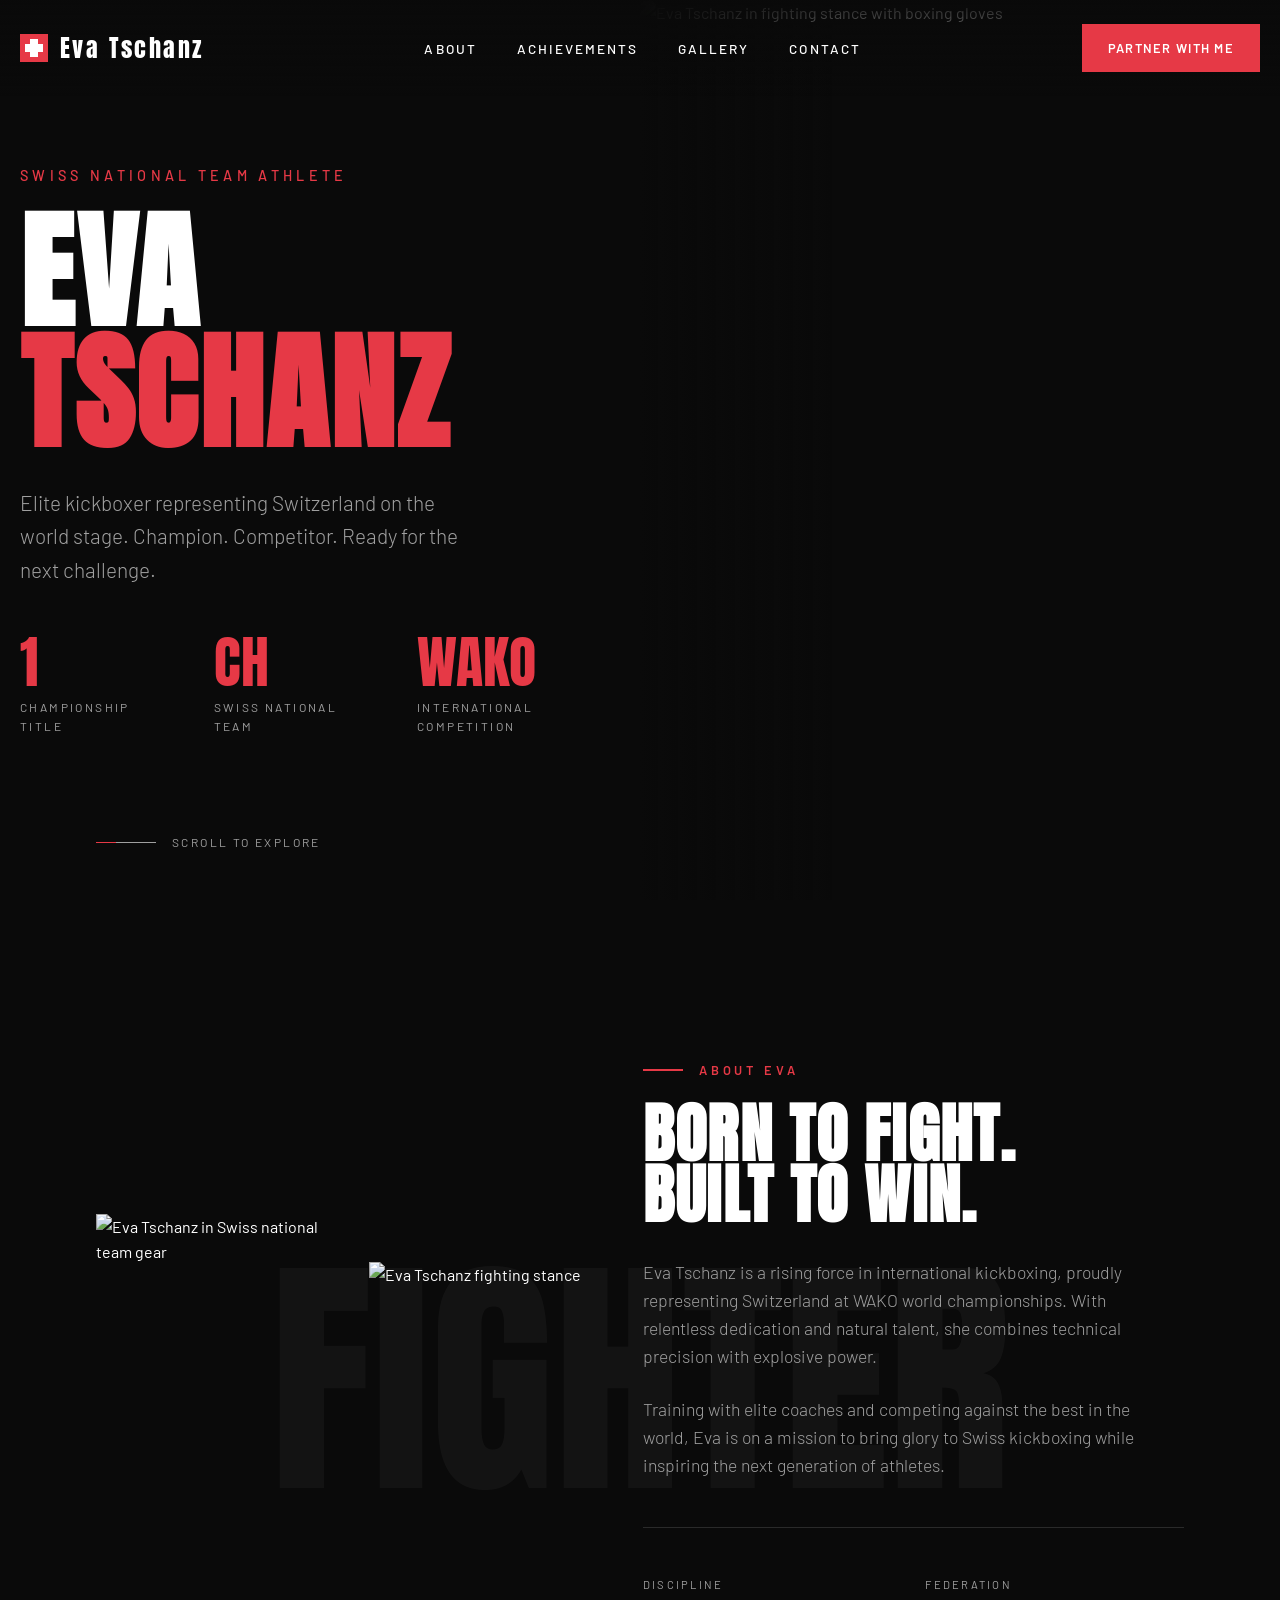
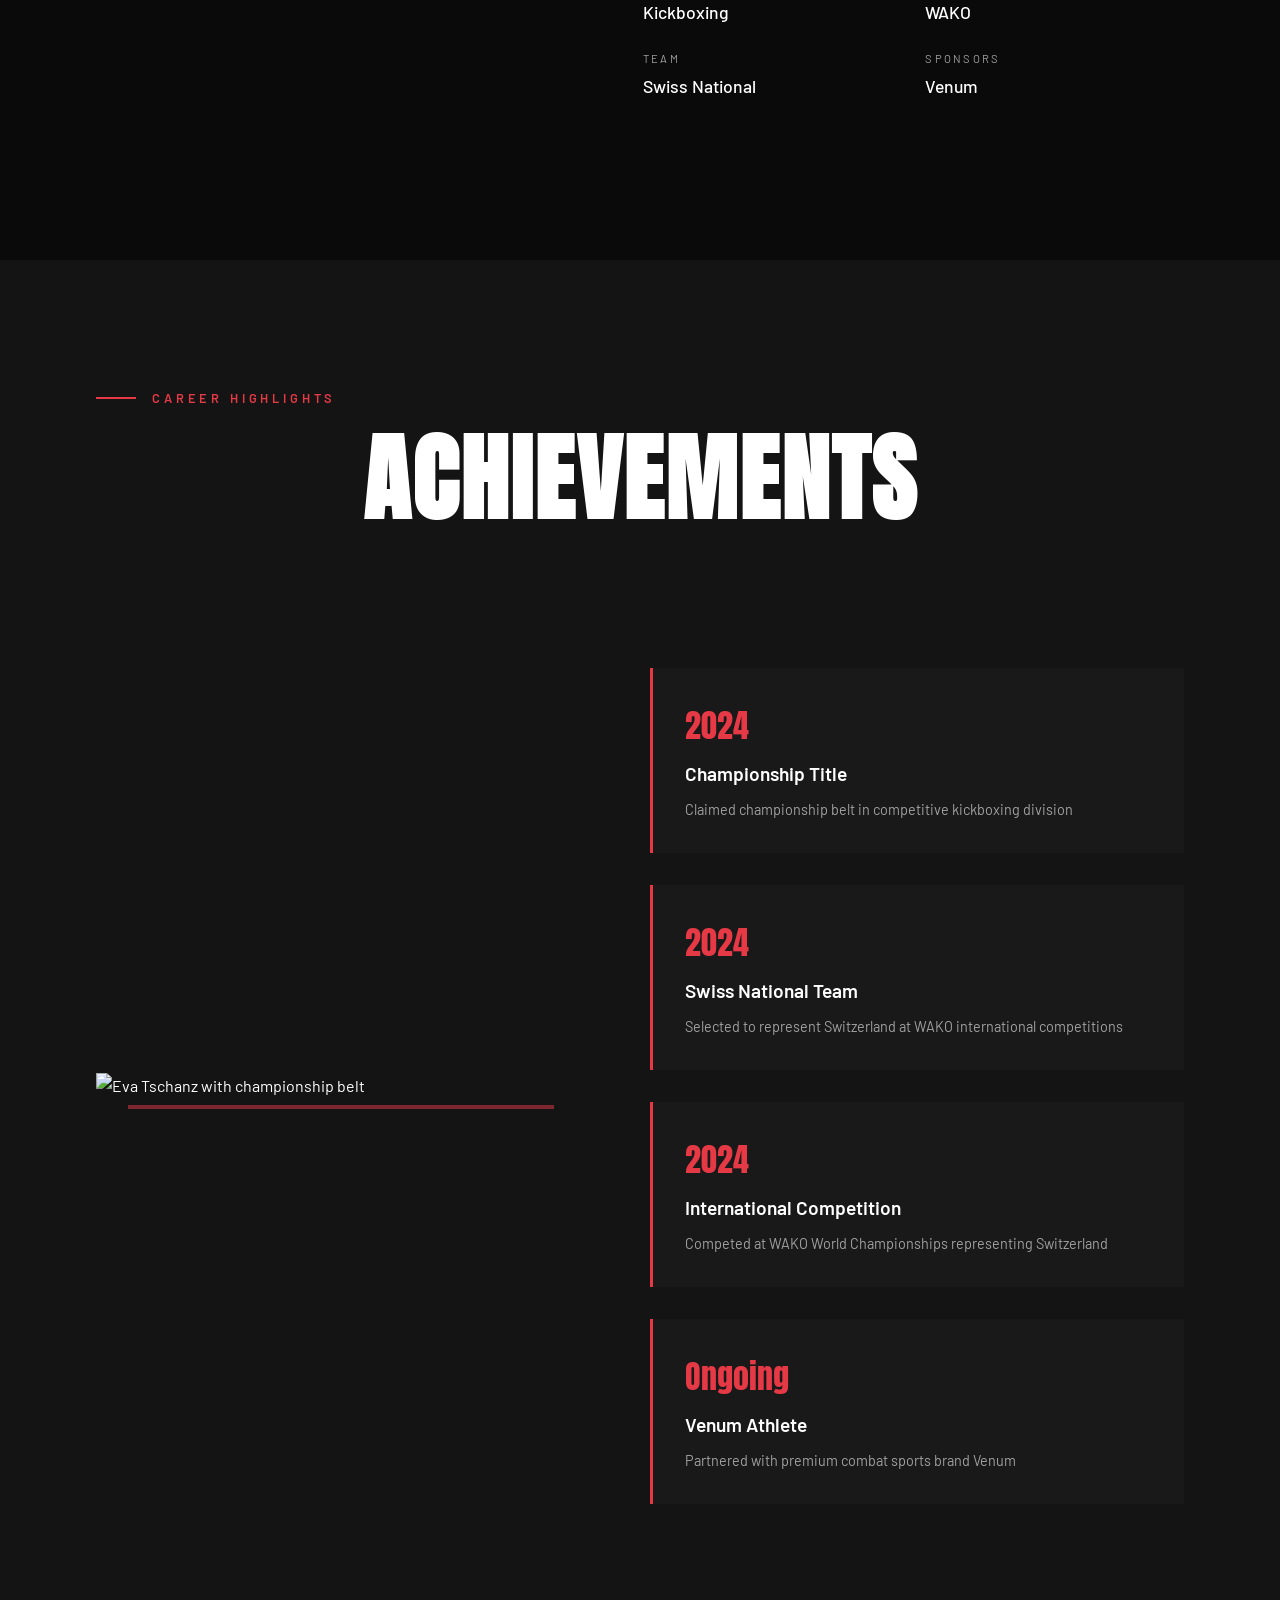
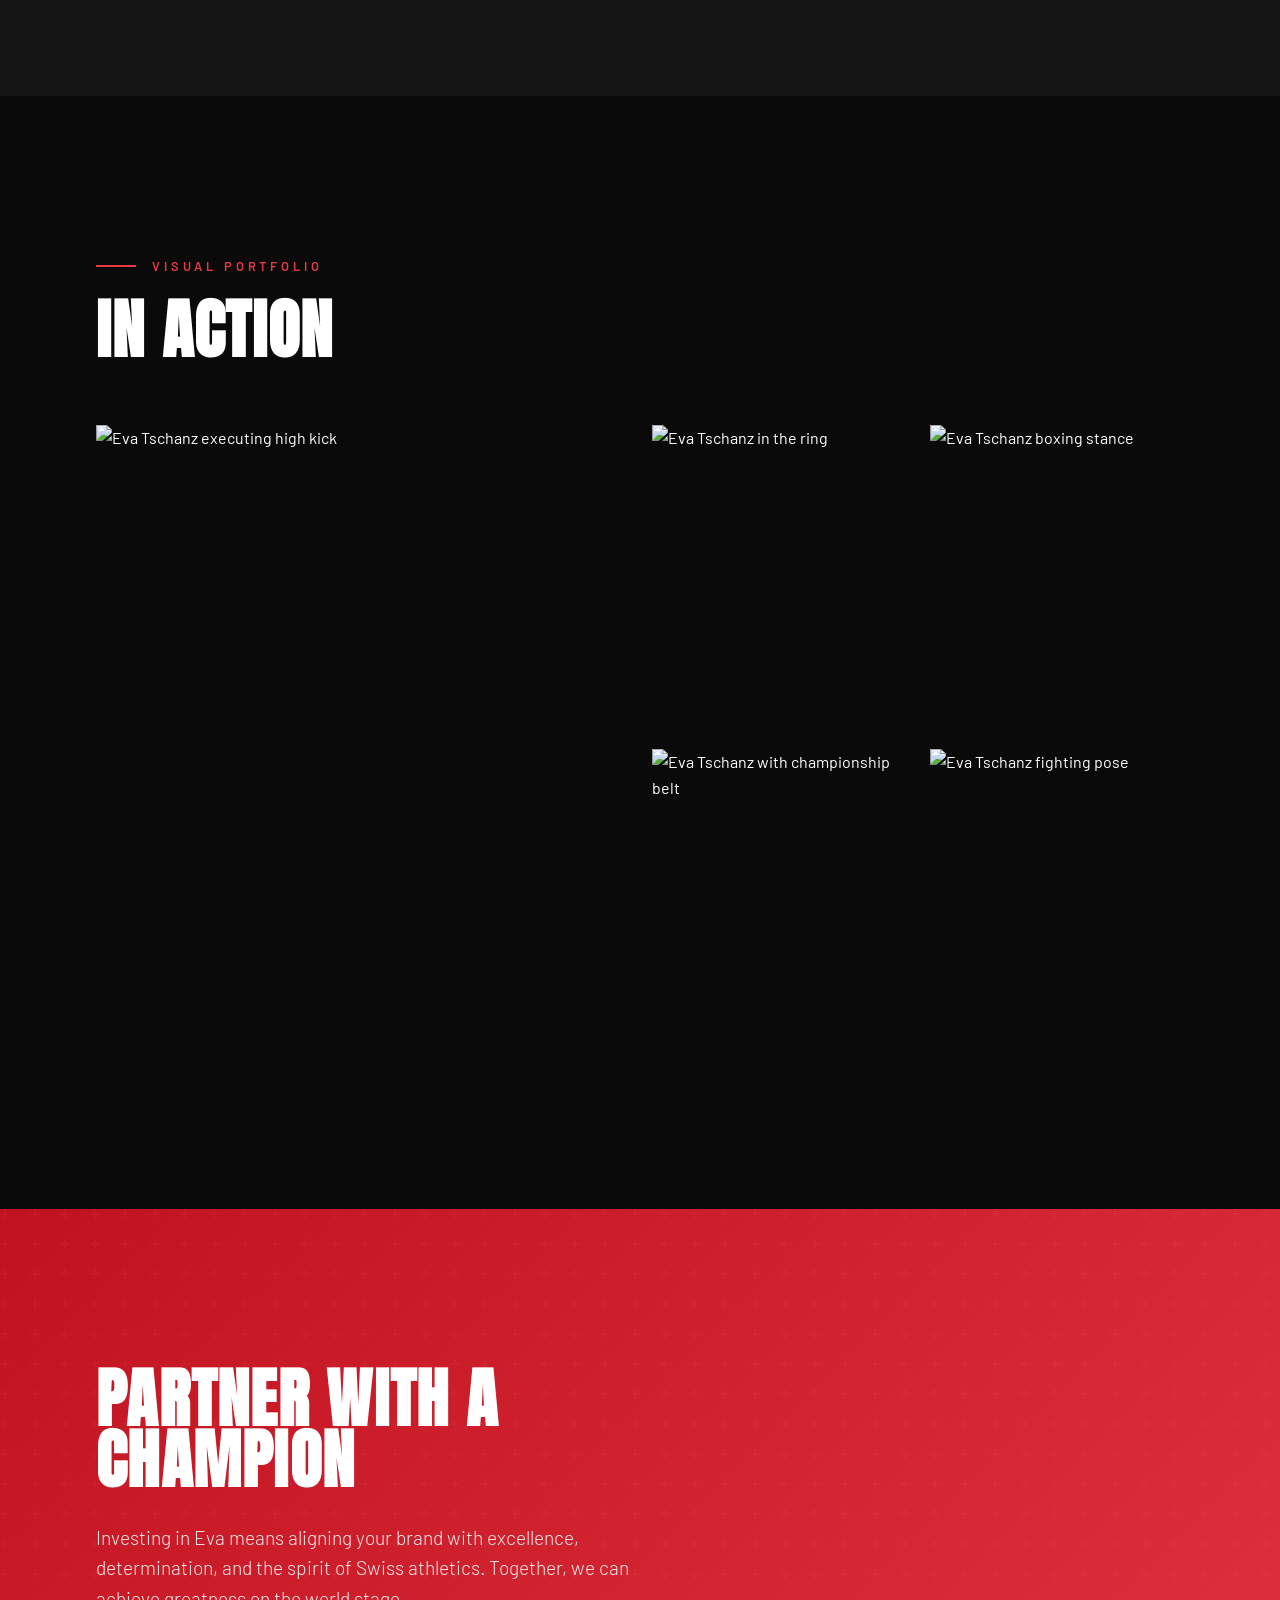
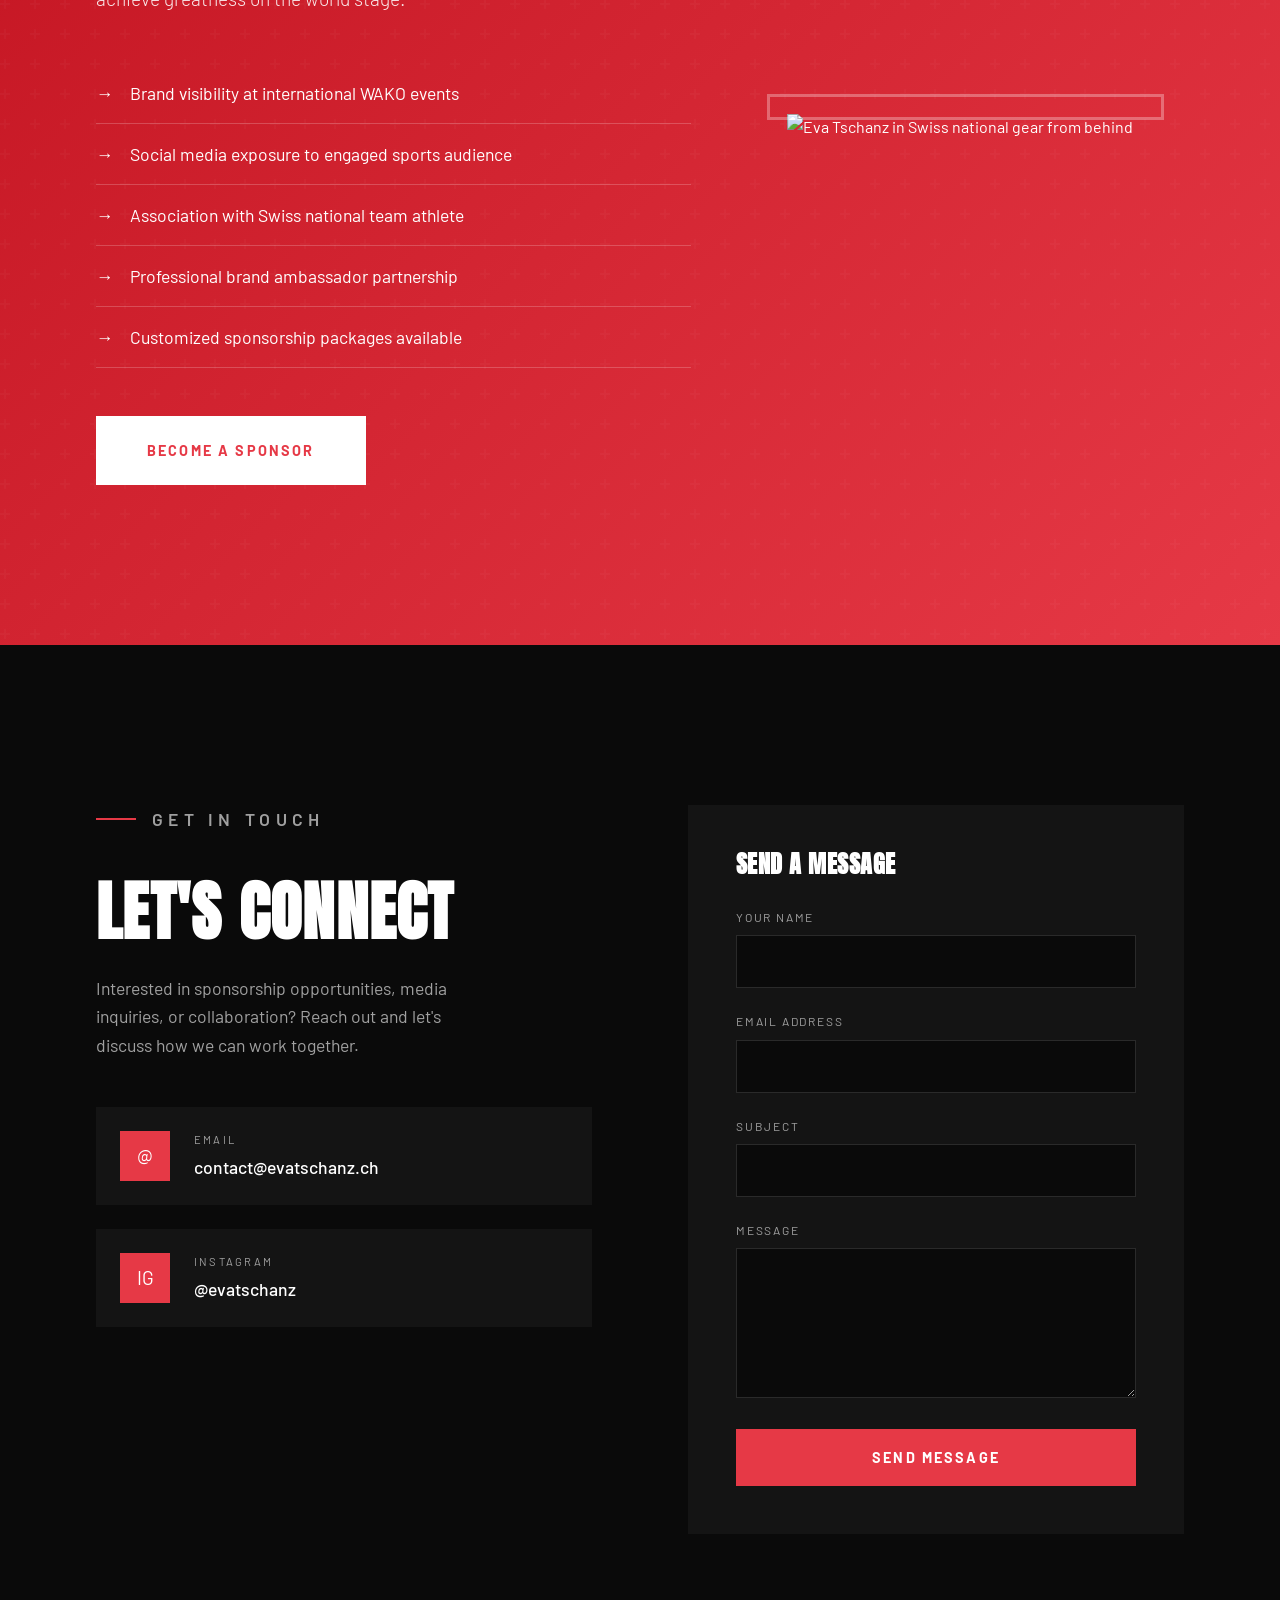
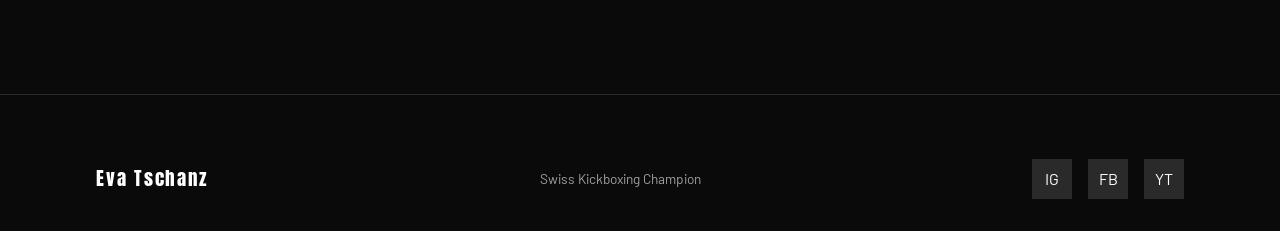
==== commit f2960237: "Add lightbox functionality for gallery images and remove unused navigation elements" ====
--- a/claude_take-1/index.html
+++ b/claude_take-1/index.html
@@ -497,35 +497,11 @@
         }
 
         .gallery-header {
-            display: flex;
-            justify-content: space-between;
-            align-items: flex-end;
             margin-bottom: 4rem;
         }
 
         .gallery-title {
             font-size: clamp(2.5rem, 5vw, 4rem);
-        }
-
-        .gallery-nav {
-            display: flex;
-            gap: 1rem;
-        }
-
-        .gallery-nav button {
-            width: 50px;
-            height: 50px;
-            background: transparent;
-            border: 1px solid var(--gray-dark);
-            color: var(--white);
-            cursor: pointer;
-            font-size: 1.2rem;
-            transition: all 0.3s ease;
-        }
-
-        .gallery-nav button:hover {
-            background: var(--red);
-            border-color: var(--red);
         }
 
         .gallery-grid {
@@ -568,6 +544,111 @@
 
         .gallery-item:hover::after {
             opacity: 1;
+        }
+
+        /* Lightbox */
+        .lightbox {
+            position: fixed;
+            inset: 0;
+            background: rgba(0, 0, 0, 0.95);
+            z-index: 9999;
+            display: flex;
+            align-items: center;
+            justify-content: center;
+            opacity: 0;
+            visibility: hidden;
+            transition: opacity 0.3s ease, visibility 0.3s ease;
+        }
+
+        .lightbox.active {
+            opacity: 1;
+            visibility: visible;
+        }
+
+        .lightbox-content {
+            max-width: 90vw;
+            max-height: 85vh;
+            display: flex;
+            align-items: center;
+            justify-content: center;
+        }
+
+        .lightbox-content img {
+            max-width: 100%;
+            max-height: 85vh;
+            object-fit: contain;
+            opacity: 0;
+            transform: scale(0.95);
+            transition: opacity 0.3s ease, transform 0.3s ease;
+        }
+
+        .lightbox.active .lightbox-content img {
+            opacity: 1;
+            transform: scale(1);
+        }
+
+        .lightbox-close {
+            position: absolute;
+            top: 1.5rem;
+            right: 1.5rem;
+            width: 50px;
+            height: 50px;
+            background: transparent;
+            border: 1px solid rgba(255, 255, 255, 0.3);
+            color: var(--white);
+            font-size: 1.5rem;
+            cursor: pointer;
+            transition: all 0.3s ease;
+            display: flex;
+            align-items: center;
+            justify-content: center;
+        }
+
+        .lightbox-close:hover {
+            background: var(--red);
+            border-color: var(--red);
+        }
+
+        .lightbox-prev,
+        .lightbox-next {
+            position: absolute;
+            top: 50%;
+            transform: translateY(-50%);
+            width: 60px;
+            height: 60px;
+            background: transparent;
+            border: 1px solid rgba(255, 255, 255, 0.3);
+            color: var(--white);
+            font-size: 1.5rem;
+            cursor: pointer;
+            transition: all 0.3s ease;
+            display: flex;
+            align-items: center;
+            justify-content: center;
+        }
+
+        .lightbox-prev {
+            left: 1.5rem;
+        }
+
+        .lightbox-next {
+            right: 1.5rem;
+        }
+
+        .lightbox-prev:hover,
+        .lightbox-next:hover {
+            background: var(--red);
+            border-color: var(--red);
+        }
+
+        .lightbox-counter {
+            position: absolute;
+            bottom: 1.5rem;
+            left: 50%;
+            transform: translateX(-50%);
+            font-size: 0.9rem;
+            letter-spacing: 0.2em;
+            color: rgba(255, 255, 255, 0.7);
         }
 
         /* Sponsorship Section */
@@ -892,7 +973,7 @@
                 line-height: 1.4;
             }
 
-            nav, .hero-scroll, .gallery, .gallery-nav, .contact-form, footer, .nav-cta {
+            nav, .hero-scroll, .gallery, .contact-form, footer, .nav-cta {
                 display: none !important;
             }
 
@@ -1163,16 +1244,78 @@
             cursor: pointer;
             padding: 10px;
             z-index: 1001;
+            background: none;
+            border: none;
         }
 
         .menu-toggle span {
-            width: 25px;
+            width: 28px;
             height: 2px;
             background: var(--white);
             transition: all 0.3s ease;
-        }
-
-        /* Responsive */
+            transform-origin: center;
+        }
+
+        .menu-toggle.active span:nth-child(1) {
+            transform: rotate(45deg) translate(6px, 6px);
+        }
+
+        .menu-toggle.active span:nth-child(2) {
+            opacity: 0;
+        }
+
+        .menu-toggle.active span:nth-child(3) {
+            transform: rotate(-45deg) translate(6px, -6px);
+        }
+
+        /* Mobile Navigation Overlay */
+        .mobile-nav {
+            display: none;
+            position: fixed;
+            top: 0;
+            left: 0;
+            right: 0;
+            bottom: 0;
+            background: var(--black);
+            z-index: 999;
+            flex-direction: column;
+            justify-content: center;
+            align-items: center;
+            gap: 2rem;
+            opacity: 0;
+            visibility: hidden;
+            transition: all 0.4s ease;
+        }
+
+        .mobile-nav.active {
+            opacity: 1;
+            visibility: visible;
+        }
+
+        .mobile-nav a {
+            font-family: 'Anton', sans-serif;
+            font-size: 2rem;
+            color: var(--white);
+            text-decoration: none;
+            text-transform: uppercase;
+            letter-spacing: 0.1em;
+            padding: 0.5rem 1rem;
+            transition: color 0.3s ease;
+        }
+
+        .mobile-nav a:hover,
+        .mobile-nav a:active {
+            color: var(--red);
+        }
+
+        .mobile-nav .mobile-cta {
+            margin-top: 1rem;
+            background: var(--red);
+            padding: 1rem 2rem;
+            font-size: 1rem;
+        }
+
+        /* Responsive - Tablet */
         @media (max-width: 1024px) {
             .hero {
                 grid-template-columns: 1fr;
@@ -1197,6 +1340,10 @@
                 padding: 6rem 3rem;
             }
 
+            .about::before {
+                font-size: 15vw;
+            }
+
             .belt-showcase {
                 flex-direction: column;
                 padding: 2rem 3rem;
@@ -1232,6 +1379,7 @@
             .sponsorship-image {
                 order: -1;
                 max-width: 400px;
+                margin: 0 auto 2rem;
             }
 
             .contact {
@@ -1240,9 +1388,37 @@
             }
         }
 
+        /* Responsive - Mobile */
         @media (max-width: 768px) {
+            body {
+                font-size: 15px;
+            }
+
             nav {
-                padding: 1rem 1.5rem;
+                padding: 1rem 1.25rem;
+            }
+
+            .logo {
+                font-size: 1.2rem;
+            }
+
+            .logo .swiss-cross {
+                width: 24px;
+                height: 24px;
+            }
+
+            .logo .swiss-cross::before {
+                width: 7px;
+                height: 15px;
+                top: 4.5px;
+                left: 8.5px;
+            }
+
+            .logo .swiss-cross::after {
+                width: 15px;
+                height: 7px;
+                top: 8.5px;
+                left: 4.5px;
             }
 
             .nav-links, .nav-cta {
@@ -1253,77 +1429,421 @@
                 display: flex;
             }
 
+            .mobile-nav {
+                display: flex;
+            }
+
+            /* Hero Mobile */
+            .hero {
+                min-height: 100vh;
+                min-height: 100dvh;
+            }
+
             .hero-content {
-                padding: 7rem 1.5rem 4rem;
+                padding: 6rem 1.25rem 3rem;
+                justify-content: flex-end;
+                padding-bottom: 6rem;
+            }
+
+            .hero-image::before {
+                background: linear-gradient(
+                    to top,
+                    var(--black) 0%,
+                    rgba(10,10,10,0.85) 40%,
+                    rgba(10,10,10,0.4) 100%
+                );
+            }
+
+            .hero-subtitle {
+                font-size: 0.75rem;
+                letter-spacing: 0.2em;
+                margin-bottom: 1rem;
+            }
+
+            .hero-title {
+                font-size: clamp(3rem, 15vw, 5rem);
+                margin-bottom: 1rem;
+            }
+
+            .hero-tagline {
+                font-size: 1rem;
+                margin-bottom: 2rem;
+                line-height: 1.5;
             }
 
             .hero-stats {
+                flex-direction: row;
                 flex-wrap: wrap;
+                gap: 1.5rem;
+            }
+
+            .stat {
+                flex: 1;
+                min-width: 80px;
+            }
+
+            .stat-number {
+                font-size: 2rem;
+            }
+
+            .stat-label {
+                font-size: 0.65rem;
+                letter-spacing: 0.1em;
+            }
+
+            .hero-scroll {
+                display: none;
+            }
+
+            /* About Mobile */
+            .about {
+                padding: 4rem 1.25rem;
+                gap: 2.5rem;
+            }
+
+            .about::before {
+                display: none;
+            }
+
+            .about-images {
+                grid-template-columns: 1fr 1fr;
+                gap: 0.75rem;
+            }
+
+            .about-images img {
+                aspect-ratio: 3/4;
+            }
+
+            .about-images img:nth-child(2) {
+                margin-top: 1.5rem;
+            }
+
+            .section-label {
+                font-size: 0.7rem;
+                margin-bottom: 1rem;
+            }
+
+            .section-label::before {
+                width: 25px;
+            }
+
+            .about-title {
+                font-size: clamp(1.8rem, 8vw, 2.5rem);
+                margin-bottom: 1.5rem;
+            }
+
+            .about-text {
+                font-size: 1rem;
+                margin-bottom: 1rem;
+            }
+
+            .about-details {
+                grid-template-columns: 1fr 1fr;
+                gap: 1rem;
+                margin-top: 2rem;
+                padding-top: 2rem;
+            }
+
+            .detail-label {
+                font-size: 0.65rem;
+            }
+
+            .detail-value {
+                font-size: 0.95rem;
+            }
+
+            /* Achievements Mobile */
+            .achievements {
+                padding: 4rem 0;
+            }
+
+            .achievements-header {
+                padding: 0 1.25rem;
+                margin-bottom: 3rem;
+            }
+
+            .achievements-title {
+                font-size: clamp(2rem, 10vw, 4rem);
+            }
+
+            .belt-showcase {
+                padding: 0 1.25rem;
                 gap: 2rem;
             }
 
-            .hero-scroll {
-                left: 1.5rem;
-            }
-
-            .about {
-                padding: 4rem 1.5rem;
-                gap: 3rem;
-            }
-
-            .about-images {
-                grid-template-columns: 1fr;
-            }
-
-            .about-images img:nth-child(2) {
-                margin-top: 0;
-            }
-
-            .achievements-header {
-                padding: 0 1.5rem;
-            }
-
-            .belt-showcase {
-                padding: 2rem 1.5rem;
-            }
-
+            .belt-image {
+                max-width: 280px;
+                margin: 0 auto;
+            }
+
+            .belt-image::after {
+                inset: 1rem;
+            }
+
+            .achievements-list {
+                gap: 1rem;
+            }
+
+            .achievement-item {
+                padding: 1.25rem;
+            }
+
+            .achievement-year {
+                font-size: 1.5rem;
+            }
+
+            .achievement-title {
+                font-size: 1rem;
+            }
+
+            .achievement-desc {
+                font-size: 0.85rem;
+            }
+
+            /* Gallery Mobile */
             .gallery {
-                padding: 4rem 1.5rem;
+                padding: 4rem 1.25rem;
             }
 
             .gallery-header {
-                flex-direction: column;
-                align-items: flex-start;
-                gap: 1.5rem;
+                margin-bottom: 2rem;
+            }
+
+            .gallery-title {
+                font-size: clamp(1.8rem, 8vw, 2.5rem);
             }
 
             .gallery-grid {
                 grid-template-columns: 1fr;
+                gap: 1rem;
+            }
+
+            /* Lightbox Mobile */
+            .lightbox-prev,
+            .lightbox-next {
+                display: none;
+            }
+
+            .lightbox-content {
+                max-width: 100vw;
+                max-height: 70vh;
+            }
+
+            .lightbox-content img {
+                max-height: 70vh;
+            }
+
+            .lightbox-close {
+                top: 1rem;
+                right: 1rem;
+                width: 44px;
+                height: 44px;
+            }
+
+            .lightbox-counter {
+                bottom: 1rem;
+            }
+
+            .gallery-item {
+                aspect-ratio: 4/3;
             }
 
             .gallery-item:nth-child(1) {
                 grid-column: span 1;
                 grid-row: span 1;
-            }
-
+                aspect-ratio: 3/4;
+            }
+
+            /* Sponsorship Mobile */
             .sponsorship {
-                padding: 4rem 1.5rem;
-            }
-
+                padding: 4rem 1.25rem;
+            }
+
+            .sponsorship-content {
+                gap: 2rem;
+            }
+
+            .sponsorship-text h2 {
+                font-size: clamp(1.8rem, 8vw, 2.5rem);
+                margin-bottom: 1rem;
+            }
+
+            .sponsorship-text p {
+                font-size: 1rem;
+            }
+
+            .sponsor-benefits {
+                margin: 2rem 0;
+            }
+
+            .sponsor-benefits li {
+                padding: 0.75rem 0;
+                font-size: 0.95rem;
+            }
+
+            .cta-button {
+                display: block;
+                text-align: center;
+                padding: 1rem 2rem;
+                font-size: 0.85rem;
+            }
+
+            .sponsorship-image {
+                max-width: 250px;
+            }
+
+            .sponsorship-image::before {
+                top: -10px;
+                left: -10px;
+                right: 10px;
+                bottom: 10px;
+            }
+
+            /* Contact Mobile */
             .contact {
-                padding: 4rem 1.5rem;
-                gap: 3rem;
+                padding: 4rem 1.25rem;
+                gap: 2.5rem;
+            }
+
+            .contact-info h2 {
+                font-size: clamp(1.8rem, 8vw, 2.5rem);
+                margin-bottom: 1rem;
+            }
+
+            .contact-info p {
+                font-size: 1rem;
+                margin-bottom: 2rem;
+            }
+
+            .contact-links {
+                gap: 1rem;
+            }
+
+            .contact-link {
+                padding: 1.25rem;
+                gap: 1rem;
+            }
+
+            .contact-link-icon {
+                width: 45px;
+                height: 45px;
+                font-size: 1rem;
+            }
+
+            .contact-link-value {
+                font-size: 1rem;
             }
 
             .contact-form {
-                padding: 2rem 1.5rem;
-            }
-
+                padding: 1.5rem;
+            }
+
+            .contact-form h3 {
+                font-size: 1.25rem;
+                margin-bottom: 1.5rem;
+            }
+
+            .form-group {
+                margin-bottom: 1.25rem;
+            }
+
+            .form-group input,
+            .form-group textarea {
+                padding: 0.875rem;
+                font-size: 16px; /* Prevents zoom on iOS */
+            }
+
+            .form-submit {
+                padding: 1rem;
+            }
+
+            /* Footer Mobile */
             footer {
-                padding: 2rem 1.5rem;
+                padding: 2rem 1.25rem;
                 flex-direction: column;
-                gap: 1.5rem;
+                gap: 1.25rem;
                 text-align: center;
+            }
+
+            .footer-logo {
+                font-size: 1rem;
+            }
+
+            .footer-text {
+                font-size: 0.8rem;
+            }
+        }
+
+        /* Small phones */
+        @media (max-width: 380px) {
+            .hero-title {
+                font-size: 2.5rem;
+            }
+
+            .hero-stats {
+                gap: 1rem;
+            }
+
+            .stat-number {
+                font-size: 1.75rem;
+            }
+
+            .about-images {
+                grid-template-columns: 1fr;
+            }
+
+            .about-images img:nth-child(2) {
+                margin-top: 0;
+            }
+
+            .about-details {
+                grid-template-columns: 1fr;
+            }
+
+            .mobile-nav a {
+                font-size: 1.5rem;
+            }
+        }
+
+        /* Touch device optimizations */
+        @media (hover: none) and (pointer: coarse) {
+            .gallery-item:hover img {
+                transform: none;
+            }
+
+            .gallery-item::after {
+                opacity: 1;
+                background: linear-gradient(to top, rgba(0,0,0,0.5) 0%, transparent 40%);
+            }
+
+            .about-images img:hover {
+                filter: grayscale(30%);
+                transform: none;
+            }
+
+            .achievement-item:hover {
+                transform: none;
+            }
+
+            .contact-link:hover {
+                transform: none;
+            }
+        }
+
+        /* Safe area for notched phones */
+        @supports (padding: max(0px)) {
+            .hero-content {
+                padding-left: max(1.25rem, env(safe-area-inset-left));
+                padding-right: max(1.25rem, env(safe-area-inset-right));
+            }
+
+            nav {
+                padding-left: max(1.25rem, env(safe-area-inset-left));
+                padding-right: max(1.25rem, env(safe-area-inset-right));
+            }
+
+            footer {
+                padding-bottom: max(2rem, env(safe-area-inset-bottom));
             }
         }
     </style>
@@ -1342,12 +1862,21 @@
             <li><a href="#contact">Contact</a></li>
         </ul>
         <a href="#sponsorship" class="nav-cta">Partner With Me</a>
-        <div class="menu-toggle">
+        <div class="menu-toggle" id="menuToggle" aria-label="Toggle menu">
             <span></span>
             <span></span>
             <span></span>
         </div>
     </nav>
+
+    <!-- Mobile Navigation -->
+    <div class="mobile-nav" id="mobileNav">
+        <a href="#about">About</a>
+        <a href="#achievements">Achievements</a>
+        <a href="#gallery">Gallery</a>
+        <a href="#contact">Contact</a>
+        <a href="#sponsorship" class="mobile-cta">Partner With Me</a>
+    </div>
 
     <!-- Hero Section -->
     <section class="hero">
@@ -1373,7 +1902,7 @@
             </div>
         </div>
         <div class="hero-image">
-            <img src="../images/eva809.jpg" alt="Eva Tschanz in fighting stance with boxing gloves">
+            <img src="../images/web/eva809.jpg" alt="Eva Tschanz in fighting stance with boxing gloves">
         </div>
         <div class="hero-scroll">
             <div class="scroll-line"></div>
@@ -1384,8 +1913,8 @@
     <!-- About Section -->
     <section class="about" id="about">
         <div class="about-images reveal">
-            <img src="../images/eva922.jpg" alt="Eva Tschanz in Swiss national team gear">
-            <img src="../images/eva935.jpg" alt="Eva Tschanz fighting stance">
+            <img src="../images/web/eva922.jpg" alt="Eva Tschanz in Swiss national team gear">
+            <img src="../images/web/eva935.jpg" alt="Eva Tschanz fighting stance">
         </div>
         <div class="about-content reveal">
             <p class="section-label">About Eva</p>
@@ -1421,7 +1950,7 @@
         </div>
         <div class="belt-showcase">
             <div class="belt-image reveal">
-                <img src="../images/eva850.jpg" alt="Eva Tschanz with championship belt">
+                <img src="../images/web/eva850.jpg" alt="Eva Tschanz with championship belt">
             </div>
             <div class="achievements-list reveal">
                 <div class="achievement-item">
@@ -1451,33 +1980,38 @@
     <!-- Gallery Section -->
     <section class="gallery" id="gallery">
         <div class="gallery-header reveal">
-            <div>
-                <p class="section-label">Visual Portfolio</p>
-                <h2 class="gallery-title">In Action</h2>
-            </div>
-            <div class="gallery-nav">
-                <button>&larr;</button>
-                <button>&rarr;</button>
-            </div>
+            <p class="section-label">Visual Portfolio</p>
+            <h2 class="gallery-title">In Action</h2>
         </div>
         <div class="gallery-grid reveal">
             <div class="gallery-item">
-                <img src="../images/eva951.jpg" alt="Eva Tschanz executing high kick">
+                <img src="../images/web/eva951.jpg" alt="Eva Tschanz executing high kick">
             </div>
             <div class="gallery-item">
-                <img src="../images/IMG_2298.JPG" alt="Eva Tschanz in the ring">
+                <img src="../images/web/IMG_2298.JPG" alt="Eva Tschanz in the ring">
             </div>
             <div class="gallery-item">
-                <img src="../images/eva812.jpg" alt="Eva Tschanz boxing stance">
+                <img src="../images/web/eva812.jpg" alt="Eva Tschanz boxing stance">
             </div>
             <div class="gallery-item">
-                <img src="../images/eva861.jpg" alt="Eva Tschanz with championship belt">
+                <img src="../images/web/eva861.jpg" alt="Eva Tschanz with championship belt">
             </div>
             <div class="gallery-item">
-                <img src="../images/Eva691.jpg" alt="Eva Tschanz fighting pose">
+                <img src="../images/web/Eva691.jpg" alt="Eva Tschanz fighting pose">
             </div>
         </div>
     </section>
+
+    <!-- Lightbox -->
+    <div class="lightbox" id="lightbox" aria-hidden="true">
+        <button class="lightbox-close" id="lightboxClose" aria-label="Close">&times;</button>
+        <button class="lightbox-prev" id="lightboxPrev" aria-label="Previous image">&larr;</button>
+        <button class="lightbox-next" id="lightboxNext" aria-label="Next image">&rarr;</button>
+        <div class="lightbox-content">
+            <img src="" alt="" id="lightboxImage">
+        </div>
+        <div class="lightbox-counter" id="lightboxCounter">1 / 5</div>
+    </div>
 
     <!-- Sponsorship Section -->
     <section class="sponsorship" id="sponsorship">
@@ -1495,7 +2029,7 @@
                 <a href="#contact" class="cta-button">Become a Sponsor</a>
             </div>
             <div class="sponsorship-image reveal">
-                <img src="../images/eva961.jpg" alt="Eva Tschanz in Swiss national gear from behind">
+                <img src="../images/web/eva961.jpg" alt="Eva Tschanz in Swiss national gear from behind">
             </div>
         </div>
     </section>
@@ -1569,6 +2103,34 @@
             }
         });
 
+        // Mobile Menu Toggle
+        const menuToggle = document.getElementById('menuToggle');
+        const mobileNav = document.getElementById('mobileNav');
+
+        menuToggle.addEventListener('click', () => {
+            menuToggle.classList.toggle('active');
+            mobileNav.classList.toggle('active');
+            document.body.style.overflow = mobileNav.classList.contains('active') ? 'hidden' : '';
+        });
+
+        // Close mobile menu when clicking a link
+        mobileNav.querySelectorAll('a').forEach(link => {
+            link.addEventListener('click', () => {
+                menuToggle.classList.remove('active');
+                mobileNav.classList.remove('active');
+                document.body.style.overflow = '';
+            });
+        });
+
+        // Close mobile menu on escape key
+        document.addEventListener('keydown', (e) => {
+            if (e.key === 'Escape' && mobileNav.classList.contains('active')) {
+                menuToggle.classList.remove('active');
+                mobileNav.classList.remove('active');
+                document.body.style.overflow = '';
+            }
+        });
+
         // Reveal on scroll
         const reveals = document.querySelectorAll('.reveal');
 
@@ -1604,6 +2166,121 @@
         window.printPortfolio = () => {
             window.print();
         };
+
+        // Lightbox functionality
+        const lightbox = {
+            element: document.getElementById('lightbox'),
+            image: document.getElementById('lightboxImage'),
+            counter: document.getElementById('lightboxCounter'),
+            closeBtn: document.getElementById('lightboxClose'),
+            prevBtn: document.getElementById('lightboxPrev'),
+            nextBtn: document.getElementById('lightboxNext'),
+            images: [],
+            currentIndex: 0,
+            touchStartX: 0,
+            touchEndX: 0,
+
+            init() {
+                // Collect all gallery images
+                const galleryItems = document.querySelectorAll('.gallery-item');
+                galleryItems.forEach((item, index) => {
+                    const img = item.querySelector('img');
+                    this.images.push({
+                        src: img.src,
+                        alt: img.alt
+                    });
+
+                    // Click to open lightbox
+                    item.addEventListener('click', () => this.open(index));
+                });
+
+                // Navigation buttons
+                this.closeBtn.addEventListener('click', () => this.close());
+                this.prevBtn.addEventListener('click', () => this.prev());
+                this.nextBtn.addEventListener('click', () => this.next());
+
+                // Click outside image to close
+                this.element.addEventListener('click', (e) => {
+                    if (e.target === this.element) {
+                        this.close();
+                    }
+                });
+
+                // Keyboard navigation
+                document.addEventListener('keydown', (e) => {
+                    if (!this.element.classList.contains('active')) return;
+
+                    switch (e.key) {
+                        case 'Escape':
+                            this.close();
+                            break;
+                        case 'ArrowLeft':
+                            this.prev();
+                            break;
+                        case 'ArrowRight':
+                            this.next();
+                            break;
+                    }
+                });
+
+                // Touch/swipe support
+                this.element.addEventListener('touchstart', (e) => {
+                    this.touchStartX = e.changedTouches[0].screenX;
+                }, { passive: true });
+
+                this.element.addEventListener('touchend', (e) => {
+                    this.touchEndX = e.changedTouches[0].screenX;
+                    this.handleSwipe();
+                }, { passive: true });
+            },
+
+            open(index) {
+                this.currentIndex = index;
+                this.updateImage();
+                this.element.classList.add('active');
+                this.element.setAttribute('aria-hidden', 'false');
+                document.body.style.overflow = 'hidden';
+            },
+
+            close() {
+                this.element.classList.remove('active');
+                this.element.setAttribute('aria-hidden', 'true');
+                document.body.style.overflow = '';
+            },
+
+            next() {
+                this.currentIndex = (this.currentIndex + 1) % this.images.length;
+                this.updateImage();
+            },
+
+            prev() {
+                this.currentIndex = (this.currentIndex - 1 + this.images.length) % this.images.length;
+                this.updateImage();
+            },
+
+            updateImage() {
+                const current = this.images[this.currentIndex];
+                this.image.src = current.src;
+                this.image.alt = current.alt;
+                this.counter.textContent = `${this.currentIndex + 1} / ${this.images.length}`;
+            },
+
+            handleSwipe() {
+                const swipeThreshold = 50;
+                const diff = this.touchStartX - this.touchEndX;
+
+                if (Math.abs(diff) > swipeThreshold) {
+                    if (diff > 0) {
+                        this.next(); // Swipe left = next
+                    } else {
+                        this.prev(); // Swipe right = prev
+                    }
+                }
+            }
+        };
+
+        // Initialize lightbox
+        lightbox.init();
     </script>
 </body>
 </html>
